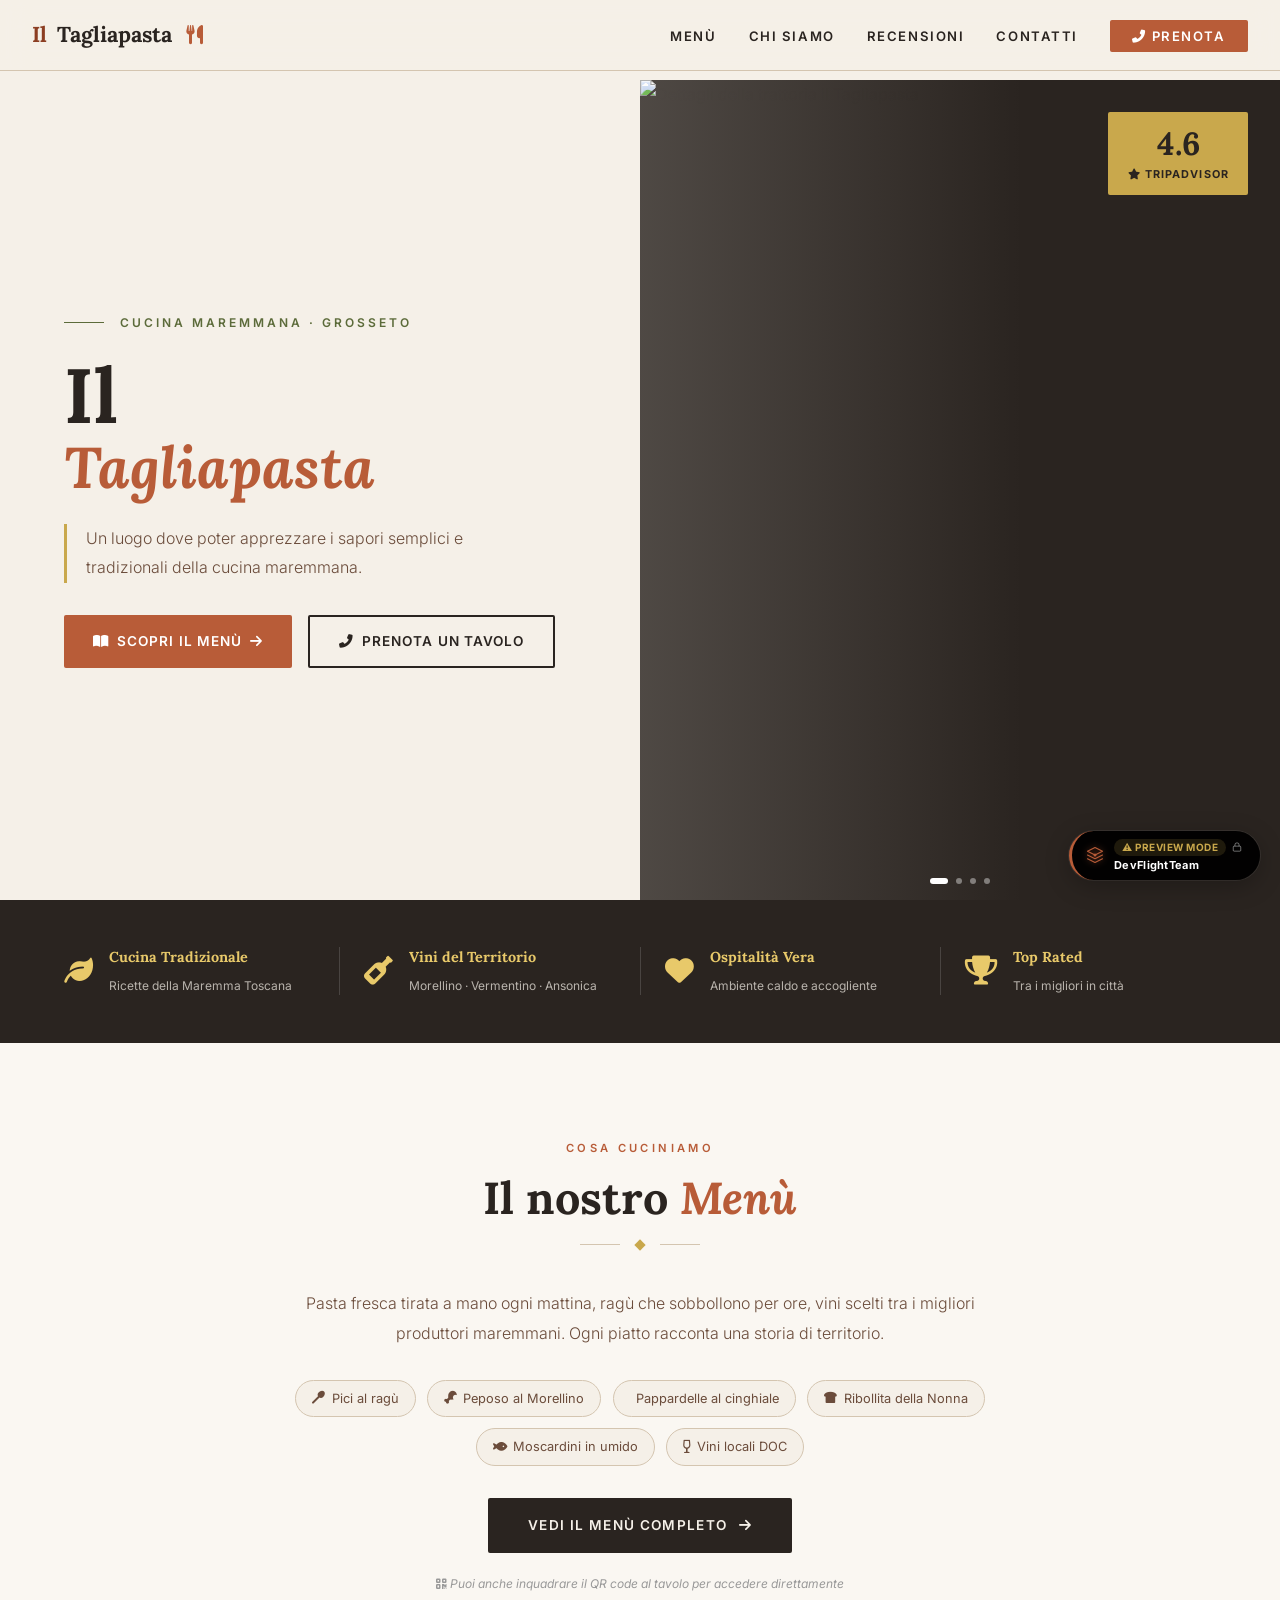
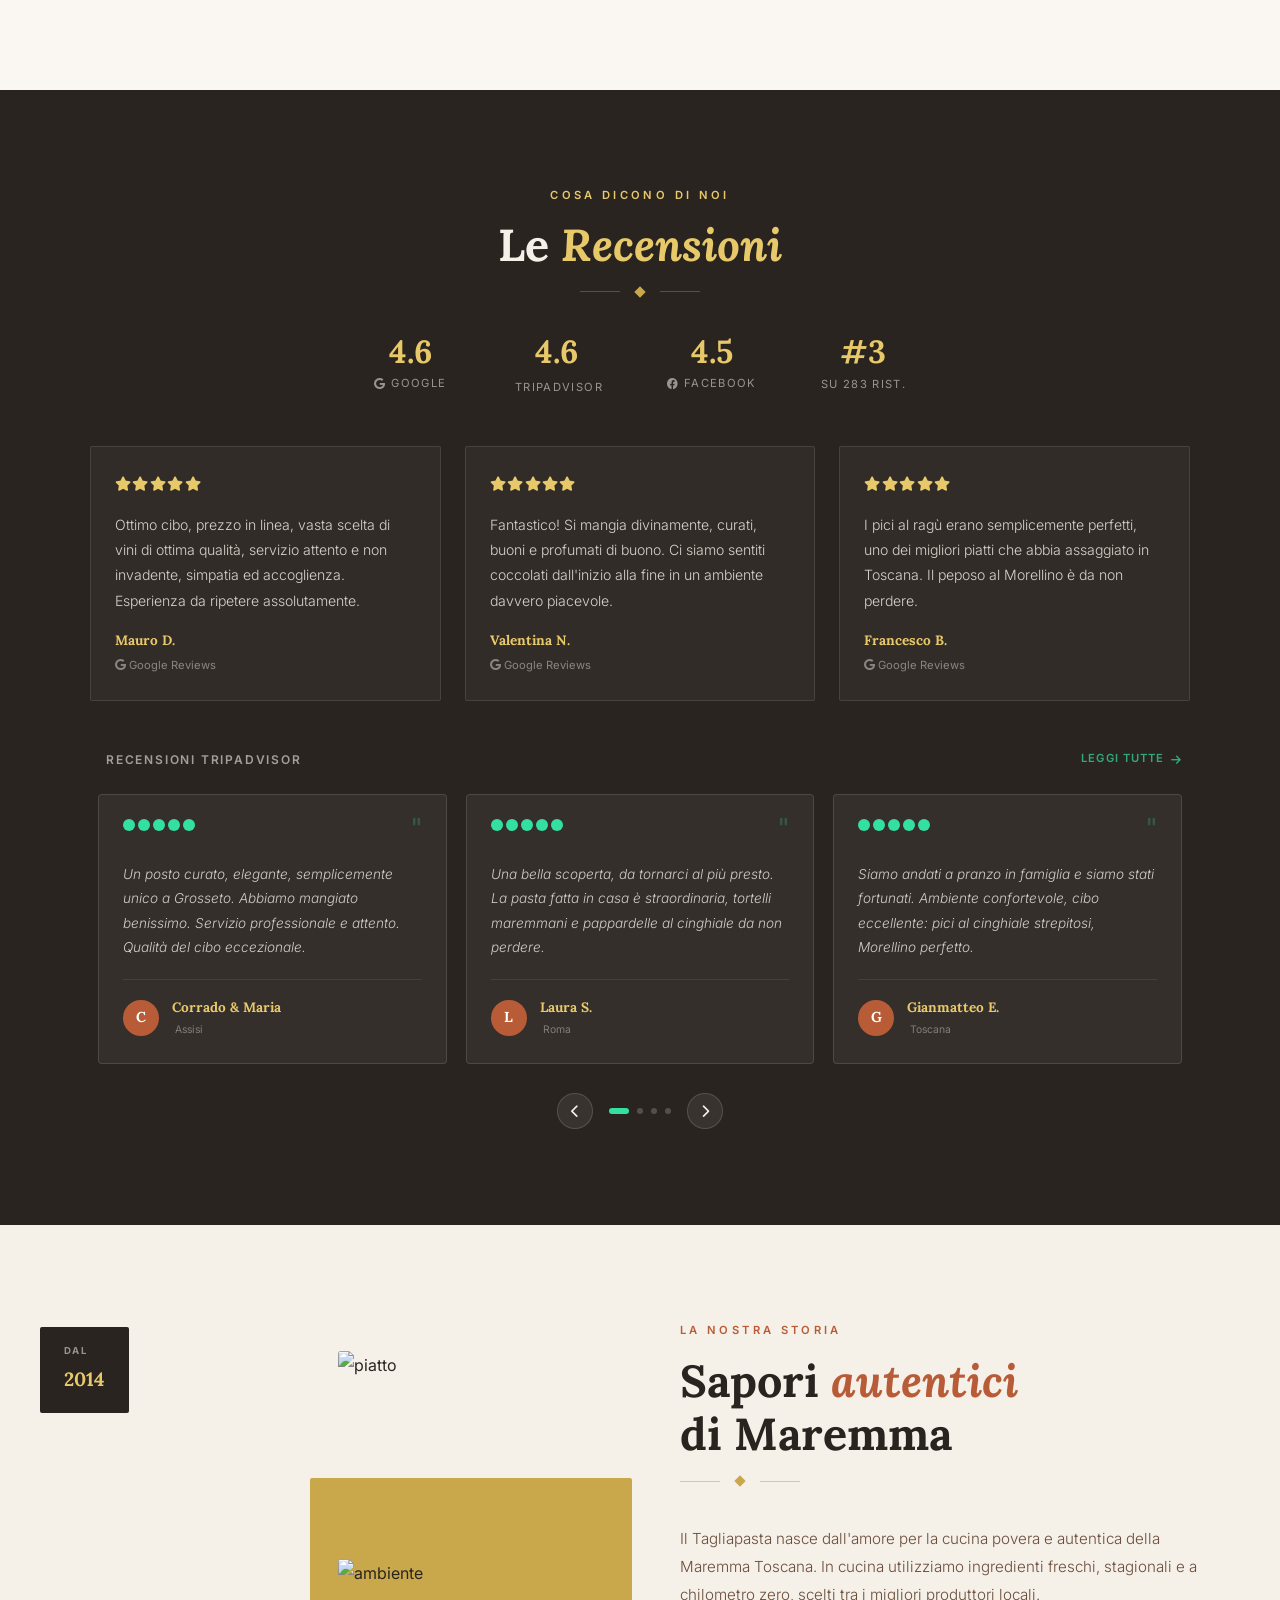
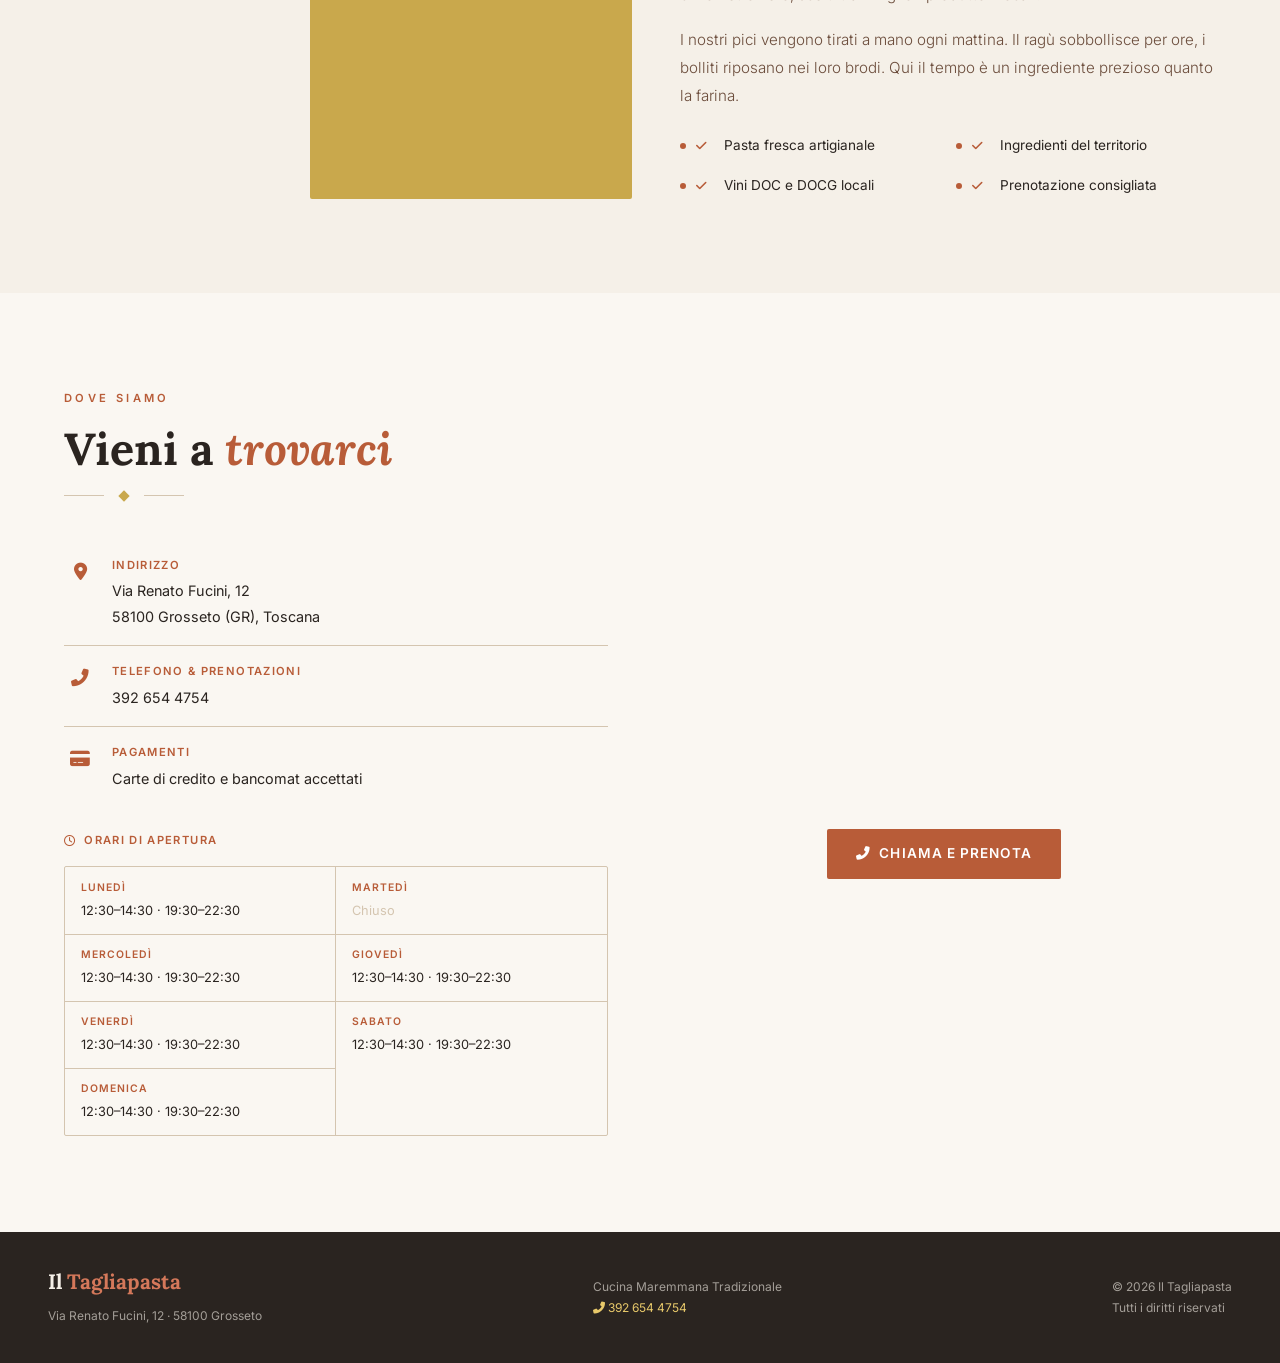
==== index.html @ 04b59a8b "Add files via upload" ====
<!DOCTYPE html>
<html lang="it">
<head>
  <meta charset="UTF-8" />
  <meta name="viewport" content="width=device-width, initial-scale=1.0, viewport-fit=cover" />
  <title>Il Tagliapasta - Ristorante Maremmano a Grosseto</title>
  <meta name="description" content="Cucina tradizionale maremmana nel cuore di Grosseto. Pici artigianali, peposo al Morellino e vini del territorio. Via Renato Fucini 12, 392 654 4754." />
  <meta property="og:title" content="Il Tagliapasta, Grosseto" />
  <meta property="og:description" content="Un luogo dove poter apprezzare i sapori semplici e tradizionali della cucina maremmana." />
  <meta property="og:type" content="restaurant" />
  <link rel="preconnect" href="https://fonts.googleapis.com" />
  <link rel="preconnect" href="https://fonts.gstatic.com" crossorigin />
  <link href="https://fonts.googleapis.com/css2?family=Lora:ital,wght@0,400;0,600;0,700;1,400;1,600&family=Inter:wght@300;400;500;600;700&display=swap" rel="stylesheet" />
  <link rel="stylesheet" href="https://cdnjs.cloudflare.com/ajax/libs/font-awesome/6.0.0-beta3/css/all.min.css" />
  <link rel="stylesheet" href="styles.css" />
</head>
<body>

<nav id="navbar">
  <a href="index.html" class="nav-logo">
    Il <span>Tagliapasta</span>
    <i class="fas fa-utensils" style="font-size: 1.2rem; color: var(--terracotta); margin-left: 0.3rem;"></i>
  </a>
  <ul class="nav-links">
    <li><a href="menu.html">Menù</a></li>
    <li><a href="#about">Chi siamo</a></li>
    <li><a href="#recensioni">Recensioni</a></li>
    <li><a href="#contatti">Contatti</a></li>
    <li><a href="tel:+393926544754" class="nav-cta"><i class="fas fa-phone-alt"></i> Prenota</a></li>
  </ul>
  <button class="hamburger" id="hamburger" aria-label="Apri menù">
    <span></span><span></span><span></span>
  </button>
</nav>

<div class="mobile-menu" id="mobile-menu">
  <a href="menu.html"><i class="fas fa-utensils"></i> Menù</a>
  <a href="#about" onclick="closeMobile()"><i class="fas fa-info-circle"></i> Chi siamo</a>
  <a href="#recensioni" onclick="closeMobile()"><i class="fas fa-star"></i> Recensioni</a>
  <a href="#contatti" onclick="closeMobile()"><i class="fas fa-map-marker-alt"></i> Contatti</a>
  <a href="tel:+393926544754" class="cta-mob"><i class="fas fa-phone-alt"></i> Chiama e Prenota</a>
</div>

<!-- HERO -->
<section class="hero">
  <div class="hero-left">
    <p class="hero-eyebrow">Cucina Maremmana · Grosseto</p>
    <h1 class="hero-title">Il<br><em>Tagliapasta</em></h1>
    <p class="hero-desc">Un luogo dove poter apprezzare i sapori semplici e tradizionali della cucina maremmana.</p>
    <div class="hero-actions">
      <a href="menu.html" class="btn-primary">
        <i class="fas fa-book-open"></i> Scopri il Menù
        <i class="fas fa-arrow-right"></i>
      </a>
      <a href="tel:+393926544754" class="btn-outline">
        <i class="fas fa-phone-alt"></i> Prenota un Tavolo
      </a>
    </div>
  </div>
  <div class="hero-right">
    <div class="hero-slideshow" id="heroSlideshow">
      <div class="hero-slide active">
        <img src="https://dynamic-media-cdn.tripadvisor.com/media/photo-o/11/75/c6/fd/dettagli-della-trattoria.jpg?w=1000&h=-1&s=1" alt="Dettagli della trattoria Il Tagliapasta" loading="eager">
      </div>
      <div class="hero-slide">
        <img src="https://dynamic-media-cdn.tripadvisor.com/media/photo-o/2f/9c/c2/c6/caption.jpg?w=1000&h=-1&s=1" alt="Il Tagliapasta Grosseto" loading="lazy">
      </div>
      <div class="hero-slide">
        <img src="https://dynamic-media-cdn.tripadvisor.com/media/photo-o/2f/9c/c2/c5/caption.jpg?w=1000&h=-1&s=1" alt="Il Tagliapasta Grosseto interno" loading="lazy">
      </div>
      <div class="hero-slide">
        <img src="https://dynamic-media-cdn.tripadvisor.com/media/photo-o/2d/d7/ef/79/caption.jpg?w=1000&h=-1&s=1" alt="Piatti Il Tagliapasta" loading="lazy">
      </div>
    </div>
    <div class="rating-badge"><span class="score">4.6</span><span class="label"><i class="fas fa-star"></i> TripAdvisor</span></div>
    <div class="hero-slide-dots" id="heroSlideDots"></div>
  </div>
</section>

<!-- STRIP -->
<div class="about-strip">
  <div class="strip-item"><i class="fas fa-leaf"></i><div><strong>Cucina Tradizionale</strong><span>Ricette della Maremma Toscana</span></div></div>
  <div class="strip-div"></div>
  <div class="strip-item"><i class="fas fa-wine-bottle"></i><div><strong>Vini del Territorio</strong><span>Morellino · Vermentino · Ansonica</span></div></div>
  <div class="strip-div"></div>
  <div class="strip-item"><i class="fas fa-heart"></i><div><strong>Ospitalità Vera</strong><span>Ambiente caldo e accogliente</span></div></div>
  <div class="strip-div"></div>
  <div class="strip-item"><i class="fas fa-trophy"></i><div><strong>Top Rated</strong><span>Tra i migliori in città</span></div></div>
</div>

<!-- MENU CTA -->
<section id="menu-cta">
  <div class="menu-cta-inner reveal">
    <div class="section-header">
      <p class="section-label">Cosa cuciniamo</p>
      <h2 class="section-title">Il nostro <em>Menù</em></h2>
      <div class="section-div"><div class="gem"></div></div>
    </div>
    <p class="desc">Pasta fresca tirata a mano ogni mattina, ragù che sobbollono per ore, vini scelti tra i migliori produttori maremmani. Ogni piatto racconta una storia di territorio.</p>
    <div class="menu-preview-items">
      <span class="preview-chip"><i class="fas fa-utensil-spoon"></i> Pici al ragù</span>
      <span class="preview-chip"><i class="fas fa-drumstick-bite"></i> Peposo al Morellino</span>
      <span class="preview-chip"><i class="fas fa-mushroom"></i> Pappardelle al cinghiale</span>
      <span class="preview-chip"><i class="fas fa-bread-slice"></i> Ribollita della Nonna</span>
      <span class="preview-chip"><i class="fas fa-fish"></i> Moscardini in umido</span>
      <span class="preview-chip"><i class="fas fa-wine-glass-alt"></i> Vini locali DOC</span>
    </div>
    <a href="menu.html" class="btn-menu">
      Vedi il Menù Completo
      <i class="fas fa-arrow-right"></i>
    </a>
    <p class="qr-hint"><i class="fas fa-qrcode"></i> Puoi anche inquadrare il QR code al tavolo per accedere direttamente</p>
  </div>
</section>

<!-- REVIEWS -->
<section id="recensioni">
  <div class="section-header reveal">
    <p class="section-label" style="color:var(--gold-light)">Cosa dicono di noi</p>
    <h2 class="section-title">Le <em style="color:var(--gold-light)">Recensioni</em></h2>
    <div class="section-div"><div class="gem"></div></div>
  </div>
  <div class="reviews-stats">
    <div class="rstat"><span class="num">4.6</span><span class="lbl"><i class="fab fa-google"></i> Google</span></div>
    <div class="rstat"><span class="num">4.6</span><span class="lbl"><i class="fab fa-tripadvisor"></i> TripAdvisor</span></div>
    <div class="rstat"><span class="num">4.5</span><span class="lbl"><i class="fab fa-facebook"></i> Facebook</span></div>
    <div class="rstat"><span class="num">#3</span><span class="lbl">su 283 rist.</span></div>
  </div>
  <div class="reviews-grid">
    <div class="review-card reveal">
      <div class="stars"><i class="fas fa-star"></i><i class="fas fa-star"></i><i class="fas fa-star"></i><i class="fas fa-star"></i><i class="fas fa-star"></i></div>
      <p class="review-text">Ottimo cibo, prezzo in linea, vasta scelta di vini di ottima qualità, servizio attento e non invadente, simpatia ed accoglienza. Esperienza da ripetere assolutamente.</p>
      <p class="review-author">Mauro D.</p>
      <p class="review-src"><i class="fab fa-google"></i> Google Reviews</p>
    </div>
    <div class="review-card reveal">
      <div class="stars"><i class="fas fa-star"></i><i class="fas fa-star"></i><i class="fas fa-star"></i><i class="fas fa-star"></i><i class="fas fa-star"></i></div>
      <p class="review-text">Fantastico! Si mangia divinamente, curati, buoni e profumati di buono. Ci siamo sentiti coccolati dall'inizio alla fine in un ambiente davvero piacevole.</p>
      <p class="review-author">Valentina N.</p>
      <p class="review-src"><i class="fab fa-google"></i> Google Reviews</p>
    </div>
    <div class="review-card reveal">
      <div class="stars"><i class="fas fa-star"></i><i class="fas fa-star"></i><i class="fas fa-star"></i><i class="fas fa-star"></i><i class="fas fa-star"></i></div>
      <p class="review-text">I pici al ragù erano semplicemente perfetti, uno dei migliori piatti che abbia assaggiato in Toscana. Il peposo al Morellino è da non perdere.</p>
      <p class="review-author">Francesco B.</p>
      <p class="review-src"><i class="fab fa-google"></i> Google Reviews</p>
    </div>
  </div>

  <!-- TRIPADVISOR CAROUSEL -->
  <div class="ta-carousel-wrap reveal">
    <div class="ta-carousel-label">
      <div class="ta-logo">
        <i class="fab fa-tripadvisor" style="color: #34E0A1; font-size: 1.3rem;"></i>
        Recensioni TripAdvisor
      </div>
      <a href="https://www.tripadvisor.it/Restaurant_Review-g194778-d8146060-Reviews-Il_Tagliapasta-Grosseto_Province_of_Grosseto_Tuscany.html" target="_blank" rel="noopener" class="ta-link">
        Leggi tutte
        <i class="fas fa-arrow-right"></i>
      </a>
    </div>

    <div class="ta-track-outer" id="taTrackOuter">
      <div class="ta-track" id="taTrack">
        <div class="ta-card"><div class="ta-card-top"><div class="ta-bubble"><span></span><span></span><span></span><span></span><span></span></div><span class="ta-quote">"</span></div><p class="ta-text">Un posto curato, elegante, semplicemente unico a Grosseto. Abbiamo mangiato benissimo. Servizio professionale e attento. Qualità del cibo eccezionale.</p><div class="ta-footer"><div class="ta-avatar">C</div><div><p class="ta-author-name">Corrado & Maria</p><p class="ta-author-meta"><i class="fab fa-tripadvisor"></i> Assisi</p></div></div></div>
        <div class="ta-card"><div class="ta-card-top"><div class="ta-bubble"><span></span><span></span><span></span><span></span><span></span></div><span class="ta-quote">"</span></div><p class="ta-text">Una bella scoperta, da tornarci al più presto. La pasta fatta in casa è straordinaria, tortelli maremmani e pappardelle al cinghiale da non perdere.</p><div class="ta-footer"><div class="ta-avatar">L</div><div><p class="ta-author-name">Laura S.</p><p class="ta-author-meta"><i class="fab fa-tripadvisor"></i> Roma</p></div></div></div>
        <div class="ta-card"><div class="ta-card-top"><div class="ta-bubble"><span></span><span></span><span></span><span></span><span></span></div><span class="ta-quote">"</span></div><p class="ta-text">Siamo andati a pranzo in famiglia e siamo stati fortunati. Ambiente confortevole, cibo eccellente: pici al cinghiale strepitosi, Morellino perfetto.</p><div class="ta-footer"><div class="ta-avatar">G</div><div><p class="ta-author-name">Gianmatteo E.</p><p class="ta-author-meta"><i class="fab fa-tripadvisor"></i> Toscana</p></div></div></div>
        <div class="ta-card"><div class="ta-card-top"><div class="ta-bubble"><span></span><span></span><span></span><span></span><span></span></div><span class="ta-quote">"</span></div><p class="ta-text">Trattoria con ingredienti freschi e piatti interessanti. Pasta fatta in casa eccellente. Ottima carta dei vini. Personale cordiale.</p><div class="ta-footer"><div class="ta-avatar">A</div><div><p class="ta-author-name">Andrea C.</p><p class="ta-author-meta"><i class="fab fa-tripadvisor"></i> Grosseto</p></div></div></div>
        <div class="ta-card"><div class="ta-card-top"><div class="ta-bubble"><span></span><span></span><span></span><span></span><span></span></div><span class="ta-quote">"</span></div><p class="ta-text">Cena meravigliosa. La bistecca era straordinaria, la pasta un'esperienza culinaria. Il titolare ci ha coccolati con il miglior tiramisù d'Italia!</p><div class="ta-footer"><div class="ta-avatar">Y</div><div><p class="ta-author-name">Yoav M.</p><p class="ta-author-meta"><i class="fab fa-tripadvisor"></i> Ottobre 2025</p></div></div></div>
        <div class="ta-card"><div class="ta-card-top"><div class="ta-bubble"><span></span><span></span><span></span><span></span><span></span></div><span class="ta-quote">"</span></div><p class="ta-text">Locale scenografico tra i più belli. Piatti genuini, dalla pasta fatta a mano agli ottimi dolci artigianali. Un viaggio nel gusto autentico.</p><div class="ta-footer"><div class="ta-avatar">F</div><div><p class="ta-author-name">Francesca B.</p><p class="ta-author-meta"><i class="fab fa-tripadvisor"></i> Firenze</p></div></div></div>
      </div>
    </div>
    <div class="ta-nav"><button class="ta-btn" id="taPrev"><i class="fas fa-chevron-left"></i></button><div class="ta-dots" id="taDots"></div><button class="ta-btn" id="taNext"><i class="fas fa-chevron-right"></i></button></div>
  </div>
</section>

<!-- ABOUT -->
<section id="about">
  <div class="about-visual reveal">
    <div class="about-year"><span>dal</span>2014</div>
    <div class="about-photos">
      <div class="about-photo-main"><img src="https://dynamic-media-cdn.tripadvisor.com/media/photo-o/2d/3a/e7/ca/caption.jpg?w=1000&h=-1&s=1" alt="sala" loading="lazy"></div>
      <div class="about-photo-stack">
        <div class="about-photo-small"><img src="https://dynamic-media-cdn.tripadvisor.com/media/photo-o/2c/a4/4e/c8/caption.jpg?w=1000&h=-1&s=1" alt="piatto" loading="lazy"></div>
        <div class="about-photo-small"><img src="https://dynamic-media-cdn.tripadvisor.com/media/photo-o/2c/08/d3/bf/caption.jpg?w=1000&h=-1&s=1" alt="ambiente" loading="lazy"></div>
      </div>
    </div>
    <div class="about-accent"></div>
  </div>
  <div class="about-content reveal">
    <div class="section-header">
      <p class="section-label">La nostra storia</p>
      <h2 class="section-title">Sapori <em>autentici</em><br>di Maremma</h2>
      <div class="section-div"><div class="gem"></div></div>
    </div>
    <p class="about-p">Il Tagliapasta nasce dall'amore per la cucina povera e autentica della Maremma Toscana. In cucina utilizziamo ingredienti freschi, stagionali e a chilometro zero, scelti tra i migliori produttori locali.</p>
    <p class="about-p">I nostri pici vengono tirati a mano ogni mattina. Il ragù sobbollisce per ore, i bolliti riposano nei loro brodi. Qui il tempo è un ingrediente prezioso quanto la farina.</p>
    <div class="about-features">
      <div class="about-feat"><div class="feat-dot"></div><i class="fas fa-check"></i> Pasta fresca artigianale</div>
      <div class="about-feat"><div class="feat-dot"></div><i class="fas fa-check"></i> Ingredienti del territorio</div>
      <div class="about-feat"><div class="feat-dot"></div><i class="fas fa-check"></i> Vini DOC e DOCG locali</div>
      <div class="about-feat"><div class="feat-dot"></div><i class="fas fa-check"></i> Prenotazione consigliata</div>
    </div>
  </div>
</section>

<!-- CONTATTI -->
<section id="contatti">
  <div class="contact-info reveal">
    <div class="section-header">
      <p class="section-label">Dove siamo</p>
      <h2 class="section-title">Vieni a <em>trovarci</em></h2>
      <div class="section-div"><div class="gem"></div></div>
    </div>
    <div>
      <div class="contact-item"><div class="cicon"><i class="fas fa-map-marker-alt"></i></div><div class="ctext"><strong>Indirizzo</strong>Via Renato Fucini, 12<br>58100 Grosseto (GR), Toscana</div></div>
      <div class="contact-item"><div class="cicon"><i class="fas fa-phone-alt"></i></div><div class="ctext"><strong>Telefono & Prenotazioni</strong><a href="tel:+393926544754">392 654 4754</a></div></div>
      <div class="contact-item"><div class="cicon"><i class="fas fa-credit-card"></i></div><div class="ctext"><strong>Pagamenti</strong>Carte di credito e bancomat accettati</div></div>
    </div>
    <p class="orari-title"><i class="far fa-clock"></i> Orari di apertura</p>
    <div class="orari-grid">
      <div class="orario"><strong>Lunedì</strong>12:30–14:30 · 19:30–22:30</div>
      <div class="orario chiuso"><strong>Martedì</strong>Chiuso</div>
      <div class="orario"><strong>Mercoledì</strong>12:30–14:30 · 19:30–22:30</div>
      <div class="orario"><strong>Giovedì</strong>12:30–14:30 · 19:30–22:30</div>
      <div class="orario"><strong>Venerdì</strong>12:30–14:30 · 19:30–22:30</div>
      <div class="orario"><strong>Sabato</strong>12:30–14:30 · 19:30–22:30</div>
      <div class="orario"><strong>Domenica</strong>12:30–14:30 · 19:30–22:30</div>
    </div>
  </div>
  <div class="map-wrap reveal">
    <iframe src="https://www.google.com/maps/embed?pb=!1m18!1m12!1m3!1d2906.5!2d11.1075!3d42.7603!2m3!1f0!2f0!3f0!3m2!1i1024!2i768!4f13.1!3m3!1m2!1s0x132a295f5b2e6e75%3A0x1!2sVia+Renato+Fucini+12%2C+58100+Grosseto+GR!5e0!3m2!1sit!2sit!4v1" allowfullscreen="" loading="lazy" title="Mappa Il Tagliapasta"></iframe>
    <div class="map-cta"><a href="tel:+393926544754" class="btn-primary"><i class="fas fa-phone-alt"></i> Chiama e Prenota</a></div>
  </div>
</section>

<footer>
  <div><div class="footer-logo">Il <span>Tagliapasta</span></div><p>Via Renato Fucini, 12 · 58100 Grosseto</p></div>
  <p>Cucina Maremmana Tradizionale<br><a href="tel:+393926544754"><i class="fas fa-phone-alt"></i> 392 654 4754</a></p>
  <p>© 2026 Il Tagliapasta<br>Tutti i diritti riservati</p>
</footer>

<script src="preview-badge.js"></script>
<script src="script.js"></script>
</body>
</html>
---- styles.css ----
:root {
  --cream: #f5f0e8;
  --warm-white: #faf7f2;
  --terracotta: #b85c38;
  --terracotta-dark: #8c3e22;
  --terracotta-light: #d4785a;
  --olive: #5c6b3a;
  --charcoal: #2a2420;
  --brown: #6b4c3b;
  --gold: #c9a84c;
  --gold-light: #e8c96a;
  --divider: #d4c5b0;
}

*,
*::before,
*::after {
  box-sizing: border-box;
  margin: 0;
  padding: 0;
}

html {
  scroll-behavior: smooth;
  font-size: 16px;
}

body {
  background: var(--cream);
  color: var(--charcoal);
  font-family: 'Inter', system-ui, sans-serif;
  font-size: 16px;
  line-height: 1.75;
  overflow-x: hidden;
}

/* Navigation */
nav {
  position: fixed;
  top: 0;
  left: 0;
  right: 0;
  z-index: 100;
  display: flex;
  align-items: center;
  justify-content: space-between;
  padding: 1rem 2rem;
  background: rgba(245, 240, 232, 0.96);
  backdrop-filter: blur(14px);
  border-bottom: 1px solid var(--divider);
  transition: box-shadow 0.3s;
}

@media (max-width: 768px) {
  nav {
    padding: 0.8rem 1.2rem;
  }
}

nav.scrolled {
  box-shadow: 0 2px 24px rgba(42, 36, 32, 0.1);
}

.nav-logo {
  font-family: 'Lora', Georgia, serif;
  font-weight: 700;
  font-size: 1.35rem;
  color: var(--terracotta-dark);
  text-decoration: none;
  display: flex;
  align-items: center;
  gap: 0.6rem;
}

.nav-logo span {
  color: var(--charcoal);
}

.nav-links {
  display: flex;
  list-style: none;
  gap: 2rem;
  align-items: center;
}

@media (max-width: 768px) {
  .nav-links {
    display: none;
  }
}

.nav-links a {
  font-family: 'Inter', sans-serif;
  font-size: 0.82rem;
  font-weight: 600;
  letter-spacing: 0.12em;
  text-transform: uppercase;
  color: var(--charcoal);
  text-decoration: none;
  position: relative;
  transition: color 0.2s;
}

.nav-links a::after {
  content: '';
  position: absolute;
  bottom: -3px;
  left: 0;
  width: 0;
  height: 1px;
  background: var(--terracotta);
  transition: width 0.3s;
}

.nav-links a:hover {
  color: var(--terracotta);
}

.nav-links a:hover::after {
  width: 100%;
}

.nav-cta {
  background: var(--terracotta) !important;
  color: white !important;
  padding: 0.5rem 1.4rem;
  border-radius: 2px;
  transition: background 0.2s !important;
}

.nav-cta::after {
  display: none !important;
}

.nav-cta:hover {
  background: var(--terracotta-dark) !important;
}

.hamburger {
  display: none;
  flex-direction: column;
  gap: 5px;
  cursor: pointer;
  background: none;
  border: none;
  padding: 4px;
}

@media (max-width: 768px) {
  .hamburger {
    display: flex;
  }
}

.hamburger span {
  display: block;
  width: 24px;
  height: 2px;
  background: var(--charcoal);
  transition: all 0.3s;
}

.mobile-menu {
  display: none;
  position: fixed;
  top: 64px;
  left: 0;
  right: 0;
  z-index: 99;
  background: var(--cream);
  border-bottom: 1px solid var(--divider);
  padding: 1.2rem 1.5rem 1.8rem;
  flex-direction: column;
  gap: 0.8rem;
}

@media (max-width: 768px) {
  .mobile-menu {
    top: 60px;
  }
}

.mobile-menu a {
  font-family: 'Inter', sans-serif;
  font-size: 1rem;
  font-weight: 600;
  letter-spacing: 0.1em;
  text-transform: uppercase;
  color: var(--charcoal);
  text-decoration: none;
  padding: 0.7rem 0;
  border-bottom: 1px solid var(--divider);
  display: flex;
  align-items: center;
  gap: 0.8rem;
}

.mobile-menu a.cta-mob {
  border-bottom: none;
  background: var(--terracotta);
  color: white;
  text-align: center;
  justify-content: center;
  padding: 0.9rem;
  border-radius: 2px;
  margin-top: 0.5rem;
}

/* Hero Section */
.hero {
  min-height: 100vh;
  display: grid;
  grid-template-columns: 1fr 1fr;
  padding-top: 80px;
  overflow: hidden;
}

@media (max-width: 768px) {
  .hero {
    grid-template-columns: 1fr;
    padding-top: 70px;
    min-height: auto;
  }
}

.hero-left {
  display: flex;
  flex-direction: column;
  justify-content: center;
  padding: 3rem 2rem 3rem 4rem;
}

@media (max-width: 768px) {
  .hero-left {
    padding: 2rem 1.5rem;
  }
}

.hero-eyebrow {
  font-family: 'Inter', sans-serif;
  font-size: 0.75rem;
  font-weight: 600;
  letter-spacing: 0.25em;
  text-transform: uppercase;
  color: var(--olive);
  margin-bottom: 1.5rem;
  display: flex;
  align-items: center;
  gap: 1rem;
}

.hero-eyebrow::before {
  content: '';
  width: 40px;
  height: 1px;
  background: var(--olive);
}

.hero-title {
  font-family: 'Lora', Georgia, serif;
  font-size: clamp(2.8rem, 6vw, 5rem);
  font-weight: 700;
  line-height: 1;
}

.hero-title em {
  display: block;
  font-style: italic;
  color: var(--terracotta);
  font-size: 0.75em;
  line-height: 1.15;
}

.hero-desc {
  font-family: 'Inter', sans-serif;
  font-size: 1rem;
  font-weight: 300;
  color: var(--brown);
  line-height: 1.85;
  margin: 1.5rem 0 2rem;
  max-width: 440px;
  border-left: 3px solid var(--gold);
  padding-left: 1.2rem;
}

.hero-actions {
  display: flex;
  gap: 1rem;
  flex-wrap: wrap;
}

.btn-primary {
  display: inline-flex;
  align-items: center;
  gap: 0.5rem;
  background: var(--terracotta);
  color: white;
  font-family: 'Inter', sans-serif;
  font-size: 0.85rem;
  font-weight: 600;
  letter-spacing: 0.08em;
  text-transform: uppercase;
  text-decoration: none;
  padding: 0.8rem 1.8rem;
  border-radius: 2px;
  transition: background 0.25s, transform 0.2s;
  border: none;
  cursor: pointer;
}

.btn-primary:hover {
  background: var(--terracotta-dark);
  transform: translateY(-2px);
}

.btn-outline {
  display: inline-flex;
  align-items: center;
  gap: 0.5rem;
  border: 2px solid var(--charcoal);
  color: var(--charcoal);
  font-family: 'Inter', sans-serif;
  font-size: 0.85rem;
  font-weight: 600;
  letter-spacing: 0.08em;
  text-transform: uppercase;
  text-decoration: none;
  padding: 0.8rem 1.8rem;
  border-radius: 2px;
  transition: all 0.25s;
}

.btn-outline:hover {
  background: var(--charcoal);
  color: white;
  transform: translateY(-2px);
}

.hero-right {
  position: relative;
  overflow: hidden;
  min-height: 400px;
}

@media (max-width: 768px) {
  .hero-right {
    height: 50vw;
    min-height: 300px;
  }
}

.hero-slideshow {
  width: 100%;
  height: 100%;
  position: relative;
}

.hero-slide {
  position: absolute;
  inset: 0;
  opacity: 0;
  transition: opacity 1s ease;
  background: var(--charcoal);
}

.hero-slide.active {
  opacity: 1;
  z-index: 1;
}

.hero-slide img {
  width: 100%;
  height: 100%;
  object-fit: cover;
  display: block;
}

.hero-slide::after {
  content: '';
  position: absolute;
  inset: 0;
  background: linear-gradient(to right, rgba(245, 240, 232, 0.18), transparent 60%);
}

.rating-badge {
  position: absolute;
  top: 1.5rem;
  right: 1.5rem;
  z-index: 10;
  background: var(--gold);
  color: var(--charcoal);
  font-family: 'Lora', serif;
  font-weight: 700;
  padding: 0.6rem 1rem;
  border-radius: 2px;
  text-align: center;
  line-height: 1.2;
}

.rating-badge .score {
  font-size: 1.4rem;
  display: block;
}

.rating-badge .label {
  font-family: 'Inter', sans-serif;
  font-size: 0.6rem;
  text-transform: uppercase;
  letter-spacing: 0.1em;
}

@media (min-width: 769px) {
  .rating-badge {
    top: 2rem;
    right: 2rem;
    padding: 0.8rem 1.2rem;
  }
  .rating-badge .score {
    font-size: 2rem;
  }
  .rating-badge .label {
    font-size: 0.68rem;
  }
}

.hero-slide-dots {
  position: absolute;
  bottom: 1rem;
  left: 50%;
  transform: translateX(-50%);
  z-index: 10;
  display: flex;
  gap: 0.5rem;
}

.hero-slide-dot {
  width: 6px;
  height: 6px;
  border-radius: 50%;
  background: rgba(255, 255, 255, 0.4);
  cursor: pointer;
  transition: all 0.3s;
  border: none;
  padding: 0;
}

.hero-slide-dot.active {
  background: white;
  width: 18px;
  border-radius: 3px;
}

/* About Strip */
.about-strip {
  background: var(--charcoal);
  color: var(--cream);
  padding: 2rem 1.5rem;
  display: flex;
  align-items: center;
  gap: 1.5rem;
  flex-wrap: wrap;
  justify-content: center;
}

@media (min-width: 769px) {
  .about-strip {
    padding: 2.8rem 4rem;
  }
}

.strip-item {
  display: flex;
  align-items: center;
  gap: 1rem;
  flex: 1;
  min-width: 180px;
}

.strip-item i {
  font-size: 1.8rem;
  color: var(--gold-light);
}

.strip-item strong {
  display: block;
  font-family: 'Lora', serif;
  font-size: 0.9rem;
  color: var(--gold-light);
}

.strip-item span {
  font-family: 'Inter', sans-serif;
  font-size: 0.75rem;
  opacity: 0.7;
}

.strip-div {
  width: 1px;
  height: 48px;
  background: rgba(255, 255, 255, 0.15);
}

@media (max-width: 768px) {
  .strip-div {
    display: none;
  }
}

/* Section Header */
.section-header {
  text-align: center;
  margin-bottom: 2.5rem;
}

@media (max-width: 768px) {
  .section-header {
    margin-bottom: 2rem;
  }
}

.section-label {
  font-family: 'Inter', sans-serif;
  font-size: 0.7rem;
  font-weight: 600;
  letter-spacing: 0.3em;
  text-transform: uppercase;
  color: var(--terracotta);
  margin-bottom: 0.8rem;
}

.section-title {
  font-family: 'Lora', Georgia, serif;
  font-size: clamp(1.8rem, 4vw, 2.8rem);
  font-weight: 700;
  line-height: 1.2;
}

.section-title em {
  font-style: italic;
  color: var(--terracotta);
}

.section-div {
  display: flex;
  align-items: center;
  justify-content: center;
  gap: 1rem;
  margin-top: 1rem;
}

.section-div::before,
.section-div::after {
  content: '';
  width: 40px;
  height: 1px;
  background: var(--divider);
}

.gem {
  width: 8px;
  height: 8px;
  background: var(--gold);
  transform: rotate(45deg);
}

/* Menu CTA */
#menu-cta {
  padding: 4rem 1.5rem;
  background: var(--warm-white);
  text-align: center;
}

@media (min-width: 769px) {
  #menu-cta {
    padding: 6rem 4rem;
  }
}

.menu-cta-inner {
  max-width: 700px;
  margin: 0 auto;
}

.menu-cta-inner p.desc {
  font-family: 'Inter', sans-serif;
  font-size: 1rem;
  font-weight: 300;
  color: var(--brown);
  line-height: 1.85;
  margin: 1.5rem 0 2rem;
}

.menu-preview-items {
  display: flex;
  justify-content: center;
  gap: 0.7rem;
  flex-wrap: wrap;
  margin-bottom: 2rem;
}

.preview-chip {
  background: var(--cream);
  border: 1px solid var(--divider);
  padding: 0.4rem 1rem;
  border-radius: 20px;
  font-family: 'Inter', sans-serif;
  font-size: 0.8rem;
  color: var(--brown);
  display: inline-flex;
  align-items: center;
  gap: 0.4rem;
}

.btn-menu {
  display: inline-flex;
  align-items: center;
  gap: 0.7rem;
  background: var(--charcoal);
  color: var(--cream);
  font-family: 'Inter', sans-serif;
  font-size: 0.85rem;
  font-weight: 600;
  letter-spacing: 0.1em;
  text-transform: uppercase;
  text-decoration: none;
  padding: 1rem 2.5rem;
  border-radius: 2px;
  transition: all 0.25s;
}

.btn-menu:hover {
  background: var(--terracotta);
  transform: translateY(-2px);
}

.qr-hint {
  margin-top: 1.2rem;
  font-family: 'Inter', sans-serif;
  font-size: 0.75rem;
  color: #999;
  font-style: italic;
}

/* Reviews Section */
#recensioni {
  padding: 4rem 1.5rem;
  background: var(--charcoal);
  color: var(--cream);
}

@media (min-width: 769px) {
  #recensioni {
    padding: 6rem 4rem;
  }
}

#recensioni .section-title {
  color: var(--cream);
}

#recensioni .section-div::before,
#recensioni .section-div::after {
  background: rgba(255, 255, 255, 0.2);
}

.reviews-stats {
  display: flex;
  justify-content: center;
  gap: 2rem;
  margin-bottom: 3rem;
  flex-wrap: wrap;
}

@media (min-width: 769px) {
  .reviews-stats {
    gap: 4rem;
  }
}

.rstat {
  text-align: center;
}

.rstat .num {
  font-family: 'Lora', serif;
  font-size: 2rem;
  font-weight: 700;
  color: var(--gold-light);
  display: block;
  line-height: 1;
}

.rstat .lbl {
  font-family: 'Inter', sans-serif;
  font-size: 0.7rem;
  opacity: 0.55;
  text-transform: uppercase;
  letter-spacing: 0.12em;
  display: inline-flex;
  align-items: center;
  gap: 0.3rem;
}

.reviews-grid {
  display: grid;
  grid-template-columns: 1fr;
  gap: 1.5rem;
  max-width: 1100px;
  margin: 0 auto;
}

@media (min-width: 768px) {
  .reviews-grid {
    grid-template-columns: repeat(3, 1fr);
  }
}

.review-card {
  background: rgba(255, 255, 255, 0.04);
  border: 1px solid rgba(255, 255, 255, 0.1);
  padding: 1.5rem;
  border-radius: 2px;
  transition: background 0.2s;
}

.review-card:hover {
  background: rgba(255, 255, 255, 0.07);
}

.stars {
  color: var(--gold-light);
  font-size: 0.9rem;
  margin-bottom: 1rem;
  letter-spacing: 0.1em;
}

.review-text {
  font-family: 'Inter', sans-serif;
  font-size: 0.88rem;
  font-weight: 300;
  line-height: 1.8;
  color: rgba(245, 240, 232, 0.85);
  margin-bottom: 1rem;
}

.review-author {
  font-family: 'Lora', serif;
  font-size: 0.85rem;
  font-weight: 700;
  color: var(--gold-light);
}

.review-src {
  font-family: 'Inter', sans-serif;
  font-size: 0.7rem;
  opacity: 0.45;
  margin-top: 0.2rem;
}

/* TripAdvisor Carousel */
.ta-carousel-wrap {
  max-width: 1100px;
  margin: 3rem auto 0;
  position: relative;
  padding: 0 0.5rem;
}

.ta-carousel-label {
  display: flex;
  align-items: center;
  justify-content: space-between;
  gap: 1rem;
  margin-bottom: 1.5rem;
  flex-wrap: wrap;
}

.ta-logo {
  display: flex;
  align-items: center;
  gap: 0.5rem;
  font-family: 'Inter', sans-serif;
  font-size: 0.75rem;
  font-weight: 600;
  letter-spacing: 0.15em;
  text-transform: uppercase;
  color: rgba(245, 240, 232, 0.6);
}

.ta-link {
  display: inline-flex;
  align-items: center;
  gap: 0.4rem;
  font-family: 'Inter', sans-serif;
  font-size: 0.7rem;
  font-weight: 600;
  letter-spacing: 0.1em;
  text-transform: uppercase;
  color: #34e0a1;
  text-decoration: none;
  opacity: 0.7;
  transition: opacity 0.2s;
}

.ta-link:hover {
  opacity: 1;
}

.ta-track-outer {
  overflow: hidden;
  position: relative;
}

.ta-track {
  display: flex;
  gap: 1.2rem;
  transition: transform 0.55s cubic-bezier(0.4, 0, 0.2, 1);
}

.ta-card {
  flex: 0 0 calc(100% - 1rem);
  background: rgba(255, 255, 255, 0.05);
  border: 1px solid rgba(255, 255, 255, 0.12);
  border-radius: 4px;
  padding: 1.5rem;
  position: relative;
  transition: background 0.2s, border-color 0.2s;
}

@media (min-width: 600px) {
  .ta-card {
    flex: 0 0 calc(50% - 0.6rem);
  }
}

@media (min-width: 900px) {
  .ta-card {
    flex: 0 0 calc(33.333% - 0.8rem);
  }
}

.ta-card:hover {
  background: rgba(255, 255, 255, 0.09);
  border-color: rgba(201, 168, 76, 0.35);
}

.ta-card-top {
  display: flex;
  align-items: flex-start;
  justify-content: space-between;
  margin-bottom: 1rem;
}

.ta-bubble {
  display: flex;
  gap: 3px;
}

.ta-bubble span {
  width: 12px;
  height: 12px;
  border-radius: 50%;
  background: #34e0a1;
}

.ta-bubble span.empty {
  background: transparent;
  border: 2px solid rgba(52, 224, 161, 0.4);
}

.ta-quote {
  font-family: 'Lora', serif;
  font-size: 2rem;
  line-height: 1;
  color: rgba(52, 224, 161, 0.25);
  margin-top: -0.3rem;
}

.ta-text {
  font-family: 'Inter', sans-serif;
  font-size: 0.85rem;
  font-weight: 300;
  line-height: 1.8;
  color: rgba(245, 240, 232, 0.82);
  margin-bottom: 1.2rem;
  font-style: italic;
}

.ta-footer {
  display: flex;
  align-items: center;
  gap: 0.8rem;
  border-top: 1px solid rgba(255, 255, 255, 0.08);
  padding-top: 1rem;
}

.ta-avatar {
  width: 36px;
  height: 36px;
  border-radius: 50%;
  background: var(--terracotta);
  display: flex;
  align-items: center;
  justify-content: center;
  font-family: 'Lora', serif;
  font-size: 0.9rem;
  font-weight: 700;
  color: white;
  flex-shrink: 0;
}

.ta-author-name {
  font-family: 'Lora', serif;
  font-size: 0.85rem;
  font-weight: 700;
  color: var(--gold-light);
}

.ta-author-meta {
  font-family: 'Inter', sans-serif;
  font-size: 0.65rem;
  opacity: 0.4;
  margin-top: 0.1rem;
}

.ta-nav {
  display: flex;
  align-items: center;
  justify-content: center;
  gap: 1rem;
  margin-top: 1.8rem;
}

.ta-btn {
  background: rgba(255, 255, 255, 0.07);
  border: 1px solid rgba(255, 255, 255, 0.15);
  color: var(--cream);
  width: 36px;
  height: 36px;
  border-radius: 50%;
  cursor: pointer;
  display: flex;
  align-items: center;
  justify-content: center;
  transition: all 0.2s;
}

.ta-btn:hover {
  background: rgba(52, 224, 161, 0.15);
  border-color: rgba(52, 224, 161, 0.4);
}

.ta-dots {
  display: flex;
  gap: 0.5rem;
  align-items: center;
}

.ta-dot {
  width: 6px;
  height: 6px;
  border-radius: 50%;
  background: rgba(255, 255, 255, 0.2);
  transition: all 0.3s;
  cursor: pointer;
}

.ta-dot.active {
  background: #34e0a1;
  width: 20px;
  border-radius: 3px;
}

/* About Section */
#about {
  padding: 4rem 1.5rem;
  background: var(--cream);
  display: grid;
  grid-template-columns: 1fr;
  gap: 3rem;
  align-items: center;
}

@media (min-width: 768px) {
  #about {
    grid-template-columns: 1fr 1fr;
    padding: 6rem 4rem;
    gap: 5rem;
  }
}

.about-visual {
  position: relative;
}

.about-photos {
  display: grid;
  grid-template-columns: 1fr 1fr;
  gap: 0.7rem;
}

.about-photo-main {
  grid-row: span 2;
  border-radius: 3px;
  overflow: hidden;
}

.about-photo-main img,
.about-photo-small img {
  width: 100%;
  height: 100%;
  object-fit: cover;
  display: block;
  transition: transform 0.4s ease;
}

.about-photo-main:hover img,
.about-photo-small:hover img {
  transform: scale(1.04);
}

.about-photo-stack {
  display: flex;
  flex-direction: column;
  gap: 0.7rem;
}

.about-photo-small {
  border-radius: 3px;
  overflow: hidden;
  aspect-ratio: 4/3;
}

.about-year {
  position: absolute;
  top: -1rem;
  left: -1rem;
  background: var(--charcoal);
  color: var(--gold-light);
  font-family: 'Lora', serif;
  font-size: 1rem;
  font-weight: 700;
  padding: 0.8rem 1.2rem;
  border-radius: 2px;
  z-index: 2;
}

@media (min-width: 768px) {
  .about-year {
    top: -1.5rem;
    left: -1.5rem;
    font-size: 1.2rem;
    padding: 1rem 1.5rem;
  }
}

.about-year span {
  display: block;
  font-family: 'Inter', sans-serif;
  font-size: 0.6rem;
  color: rgba(255, 255, 255, 0.5);
  letter-spacing: 0.15em;
  text-transform: uppercase;
  margin-bottom: 0.2rem;
}

.about-accent {
  display: none;
}

@media (min-width: 768px) {
  .about-accent {
    display: block;
    position: absolute;
    bottom: -2rem;
    right: -2rem;
    width: 60%;
    aspect-ratio: 1;
    background: var(--gold);
    border-radius: 2px;
    z-index: -1;
  }
}

.about-content .section-header {
  text-align: left;
}

.about-content .section-div {
  justify-content: flex-start;
}

.about-p {
  font-family: 'Inter', sans-serif;
  font-size: 0.95rem;
  font-weight: 300;
  line-height: 1.85;
  color: var(--brown);
  margin-bottom: 1rem;
}

.about-features {
  display: grid;
  grid-template-columns: 1fr;
  gap: 0.8rem;
  margin-top: 1.5rem;
}

@media (min-width: 768px) {
  .about-features {
    grid-template-columns: 1fr 1fr;
    gap: 1rem;
  }
}

.about-feat {
  display: flex;
  align-items: center;
  gap: 0.6rem;
  font-family: 'Inter', sans-serif;
  font-size: 0.85rem;
}

.feat-dot {
  width: 6px;
  height: 6px;
  border-radius: 50%;
  background: var(--terracotta);
  flex-shrink: 0;
}

.about-feat i {
  color: var(--terracotta);
  font-size: 0.75rem;
  width: 1.2rem;
}

/* Contact Section */
#contatti {
  padding: 4rem 1.5rem;
  background: var(--warm-white);
  display: grid;
  grid-template-columns: 1fr;
  gap: 3rem;
  align-items: start;
}

@media (min-width: 768px) {
  #contatti {
    grid-template-columns: 1fr 1fr;
    padding: 6rem 4rem;
    gap: 4rem;
  }
}

.contact-info .section-header {
  text-align: left;
}

.contact-info .section-div {
  justify-content: flex-start;
}

.contact-item {
  display: flex;
  align-items: flex-start;
  gap: 1rem;
  padding: 1rem 0;
  border-bottom: 1px solid var(--divider);
}

.contact-item:last-child {
  border-bottom: none;
}

.cicon {
  width: 2rem;
  text-align: center;
  flex-shrink: 0;
  color: var(--terracotta);
  font-size: 1.1rem;
  margin-top: 0.1rem;
}

.ctext strong {
  display: block;
  font-family: 'Inter', sans-serif;
  font-size: 0.7rem;
  text-transform: uppercase;
  letter-spacing: 0.12em;
  color: var(--terracotta);
  margin-bottom: 0.2rem;
  font-weight: 600;
}

.ctext {
  font-family: 'Inter', sans-serif;
  font-size: 0.9rem;
}

.ctext a {
  color: var(--charcoal);
  text-decoration: none;
}

.ctext a:hover {
  color: var(--terracotta);
}

.orari-title {
  font-family: 'Inter', sans-serif;
  font-size: 0.7rem;
  text-transform: uppercase;
  letter-spacing: 0.12em;
  color: var(--terracotta);
  margin: 1.5rem 0 1rem;
  font-weight: 600;
  display: flex;
  align-items: center;
  gap: 0.5rem;
}

.orari-grid {
  display: grid;
  grid-template-columns: 1fr;
  border: 1px solid var(--divider);
  border-radius: 2px;
  overflow: hidden;
}

@media (min-width: 500px) {
  .orari-grid {
    grid-template-columns: 1fr 1fr;
  }
}

.orario {
  padding: 0.7rem 1rem;
  border-bottom: 1px solid var(--divider);
  border-right: 1px solid var(--divider);
  font-family: 'Inter', sans-serif;
  font-size: 0.8rem;
}

@media (min-width: 500px) {
  .orario:nth-child(even) {
    border-right: none;
  }
  .orario:nth-last-child(-n+2) {
    border-bottom: none;
  }
}

.orario strong {
  display: block;
  color: var(--terracotta);
  font-size: 0.65rem;
  text-transform: uppercase;
  letter-spacing: 0.1em;
  margin-bottom: 0.2rem;
  font-weight: 600;
}

.orario.chiuso {
  color: var(--divider);
}

.map-wrap iframe {
  width: 100%;
  aspect-ratio: 4/3;
  border: none;
  border-radius: 2px;
  filter: sepia(20%) contrast(0.95);
}

.map-cta {
  margin-top: 1.5rem;
  text-align: center;
}

/* Footer */
footer {
  background: var(--charcoal);
  color: rgba(245, 240, 232, 0.6);
  padding: 2rem 1.5rem;
  display: flex;
  flex-direction: column;
  justify-content: space-between;
  align-items: center;
  gap: 1rem;
  text-align: center;
}

@media (min-width: 768px) {
  footer {
    flex-direction: row;
    padding: 2rem 3rem;
    text-align: left;
  }
}

.footer-logo {
  font-family: 'Lora', serif;
  font-size: 1.3rem;
  font-weight: 700;
  color: var(--cream);
}

.footer-logo span {
  color: var(--terracotta-light);
}

footer p {
  font-family: 'Inter', sans-serif;
  font-size: 0.75rem;
  margin: 0.3rem 0;
}

footer a {
  color: var(--gold-light);
  text-decoration: none;
}

footer a:hover {
  color: white;
}

/* Menu Page Styles */
.menu-header {
  background: var(--charcoal);
  padding: 2.5rem 1.5rem 2rem;
  text-align: center;
  position: relative;
  overflow: hidden;
}

@media (min-width: 768px) {
  .menu-header {
    padding: 3.5rem 3rem 3rem;
  }
}

.menu-header-logo {
  font-family: 'Playfair Display', serif;
  font-weight: 900;
  font-size: 1.8rem;
  color: white;
  margin-bottom: 0.3rem;
  position: relative;
}

@media (min-width: 768px) {
  .menu-header-logo {
    font-size: 2.4rem;
  }
}

.menu-header-logo span {
  color: var(--terracotta);
}

.menu-header-sub {
  font-size: 0.7rem;
  letter-spacing: 0.2em;
  text-transform: uppercase;
  color: rgba(255, 255, 255, 0.45);
  margin-bottom: 1rem;
  position: relative;
  display: flex;
  justify-content: center;
  gap: 0.8rem;
  flex-wrap: wrap;
}

.menu-header-divider {
  display: flex;
  align-items: center;
  justify-content: center;
  gap: 1rem;
  position: relative;
  margin-bottom: 1.5rem;
}

.menu-header-divider::before,
.menu-header-divider::after {
  content: '';
  width: 40px;
  height: 1px;
  background: rgba(255, 255, 255, 0.2);
}

.gem-gold {
  width: 8px;
  height: 8px;
  background: var(--gold);
  transform: rotate(45deg);
}

.menu-header-cta {
  display: inline-flex;
  align-items: center;
  gap: 0.6rem;
  background: var(--terracotta);
  color: white;
  font-family: 'Cormorant Garamond', serif;
  font-size: 0.85rem;
  font-weight: 600;
  letter-spacing: 0.12em;
  text-transform: uppercase;
  text-decoration: none;
  padding: 0.6rem 1.5rem;
  border-radius: 2px;
  transition: background 0.2s, transform 0.2s;
  position: relative;
}

.menu-header-cta:hover {
  background: var(--terracotta-dark);
  transform: translateY(-1px);
}

.back-link {
  position: absolute;
  top: 1rem;
  left: 1rem;
  font-size: 0.7rem;
  letter-spacing: 0.1em;
  text-transform: uppercase;
  color: rgba(255, 255, 255, 0.4);
  text-decoration: none;
  display: flex;
  align-items: center;
  gap: 0.4rem;
  transition: color 0.2s;
}

@media (min-width: 768px) {
  .back-link {
    top: 1.5rem;
    left: 2rem;
    font-size: 0.82rem;
  }
}

.back-link:hover {
  color: rgba(255, 255, 255, 0.75);
}

.tabs-wrap {
  background: var(--warm-white);
  position: sticky;
  top: 0;
  z-index: 50;
  border-bottom: 2px solid var(--divider);
}

.tabs {
  display: flex;
  max-width: 860px;
  margin: 0 auto;
}

.tab-btn {
  flex: 1;
  padding: 0.8rem 0.5rem;
  font-family: 'Cormorant Garamond', serif;
  font-size: 0.85rem;
  font-weight: 600;
  letter-spacing: 0.1em;
  text-transform: uppercase;
  background: none;
  border: none;
  cursor: pointer;
  color: var(--brown);
  border-bottom: 3px solid transparent;
  transition: all 0.25s;
  margin-bottom: -2px;
  display: flex;
  align-items: center;
  justify-content: center;
  gap: 0.4rem;
}

@media (min-width: 768px) {
  .tab-btn {
    padding: 1.1rem 1rem;
    font-size: 1rem;
  }
}

.tab-btn:hover {
  color: var(--terracotta);
}

.tab-btn.active {
  color: var(--terracotta);
  border-bottom-color: var(--terracotta);
}

.panel {
  display: none;
  padding: 2rem 1rem 4rem;
  max-width: 920px;
  margin: 0 auto;
}

@media (min-width: 768px) {
  .panel {
    padding: 3rem 2rem 5rem;
  }
}

.panel.active {
  display: block;
}

.panel-title {
  font-family: 'Playfair Display', serif;
  font-size: 1.4rem;
  font-weight: 700;
  color: var(--charcoal);
  margin-bottom: 0.4rem;
}

.panel-desc {
  font-style: italic;
  color: var(--brown);
  font-size: 0.85rem;
  margin-bottom: 1.8rem;
  padding-bottom: 1.2rem;
  border-bottom: 1px solid var(--divider);
}

.dish-list {
  display: flex;
  flex-direction: column;
  gap: 0;
}

.dish {
  display: grid;
  grid-template-columns: 1fr auto;
  gap: 1rem;
  padding: 1rem 0;
  border-bottom: 1px solid var(--divider);
}

@media (min-width: 768px) {
  .dish {
    padding: 1.5rem 0;
  }
}

.dish:last-child {
  border-bottom: none;
}

.dish-name {
  font-family: 'Playfair Display', serif;
  font-size: 1rem;
  font-weight: 700;
  color: var(--charcoal);
  margin-bottom: 0.2rem;
  display: flex;
  align-items: center;
  gap: 0.5rem;
  flex-wrap: wrap;
}

@media (min-width: 768px) {
  .dish-name {
    font-size: 1.15rem;
  }
}

.badge {
  display: inline-flex;
  align-items: center;
  gap: 0.2rem;
  background: var(--gold);
  color: var(--charcoal);
  font-size: 0.55rem;
  font-weight: 700;
  letter-spacing: 0.08em;
  text-transform: uppercase;
  padding: 0.15rem 0.5rem;
  border-radius: 1px;
  font-family: 'Cormorant Garamond', serif;
}

.dish-desc {
  font-style: italic;
  color: var(--brown);
  font-size: 0.85rem;
  line-height: 1.55;
}

.dish-price {
  font-family: 'Playfair Display', serif;
  font-size: 1.1rem;
  font-weight: 700;
  color: var(--terracotta);
  white-space: nowrap;
  align-self: start;
  padding-top: 0.15rem;
}

.bev-sections {
  display: grid;
  grid-template-columns: 1fr;
  gap: 1.5rem;
}

@media (min-width: 768px) {
  .bev-sections {
    grid-template-columns: repeat(3, 1fr);
  }
}

.bev-section {
  background: var(--warm-white);
  border: 1px solid var(--divider);
  border-radius: 2px;
  padding: 1.2rem;
}

.bev-section-title {
  font-family: 'Playfair Display', serif;
  font-size: 0.9rem;
  font-weight: 700;
  text-transform: uppercase;
  letter-spacing: 0.08em;
  color: var(--olive);
  margin-bottom: 1rem;
  padding-bottom: 0.7rem;
  border-bottom: 1px solid var(--divider);
  display: flex;
  align-items: center;
  gap: 0.5rem;
}

.bev-item {
  display: flex;
  justify-content: space-between;
  align-items: baseline;
  padding: 0.4rem 0;
  border-bottom: 1px dotted var(--divider);
  font-size: 0.85rem;
  gap: 0.5rem;
}

.bev-item:last-child {
  border-bottom: none;
}

.bev-item span:last-child {
  color: var(--terracotta);
  font-weight: 600;
  white-space: nowrap;
}

.sticky-call {
  position: fixed;
  bottom: 1rem;
  right: 1rem;
  background: var(--terracotta);
  color: white;
  font-family: 'Cormorant Garamond', serif;
  font-size: 0.85rem;
  font-weight: 600;
  letter-spacing: 0.1em;
  text-transform: uppercase;
  text-decoration: none;
  padding: 0.7rem 1.3rem;
  border-radius: 30px;
  box-shadow: 0 4px 20px rgba(184, 92, 56, 0.4);
  display: flex;
  align-items: center;
  gap: 0.5rem;
  transition: background 0.2s, transform 0.2s;
  z-index: 200;
}

@media (min-width: 768px) {
  .sticky-call {
    bottom: 1.5rem;
    right: 1.5rem;
    padding: 0.8rem 1.6rem;
    font-size: 1rem;
  }
}

.sticky-call:hover {
  background: var(--terracotta-dark);
  transform: translateY(-2px);
}

.menu-footer {
  background: var(--charcoal);
  color: rgba(245, 240, 232, 0.5);
  padding: 1.5rem;
  text-align: center;
  font-size: 0.7rem;
}

@media (min-width: 768px) {
  .menu-footer {
    padding: 2rem 3rem;
    font-size: 0.82rem;
  }
}

.menu-footer a {
  color: var(--gold-light);
  text-decoration: none;
}

.menu-footer a:hover {
  color: white;
}

/* Reveal Animation */
.reveal {
  opacity: 0;
  transform: translateY(28px);
  transition: opacity 0.7s ease, transform 0.7s ease;
}

.reveal.visible {
  opacity: 1;
  transform: translateY(0);
}
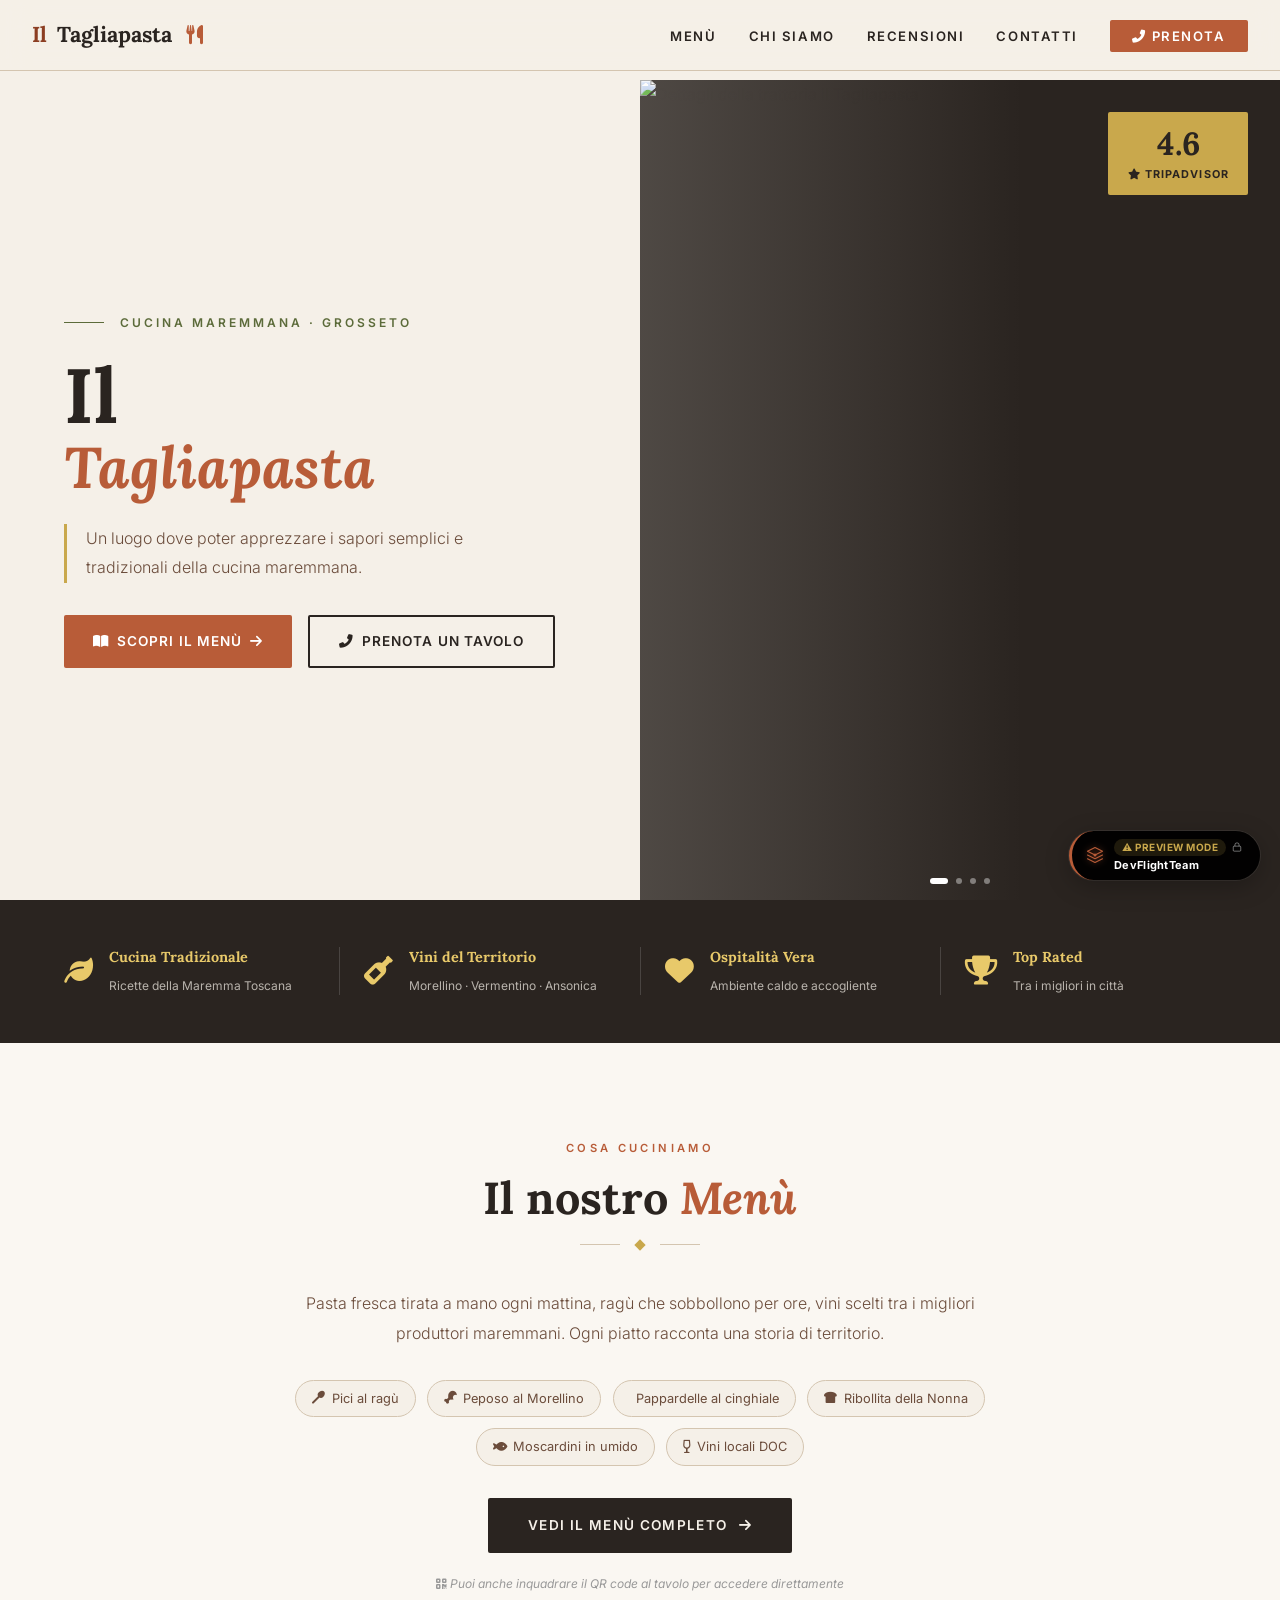
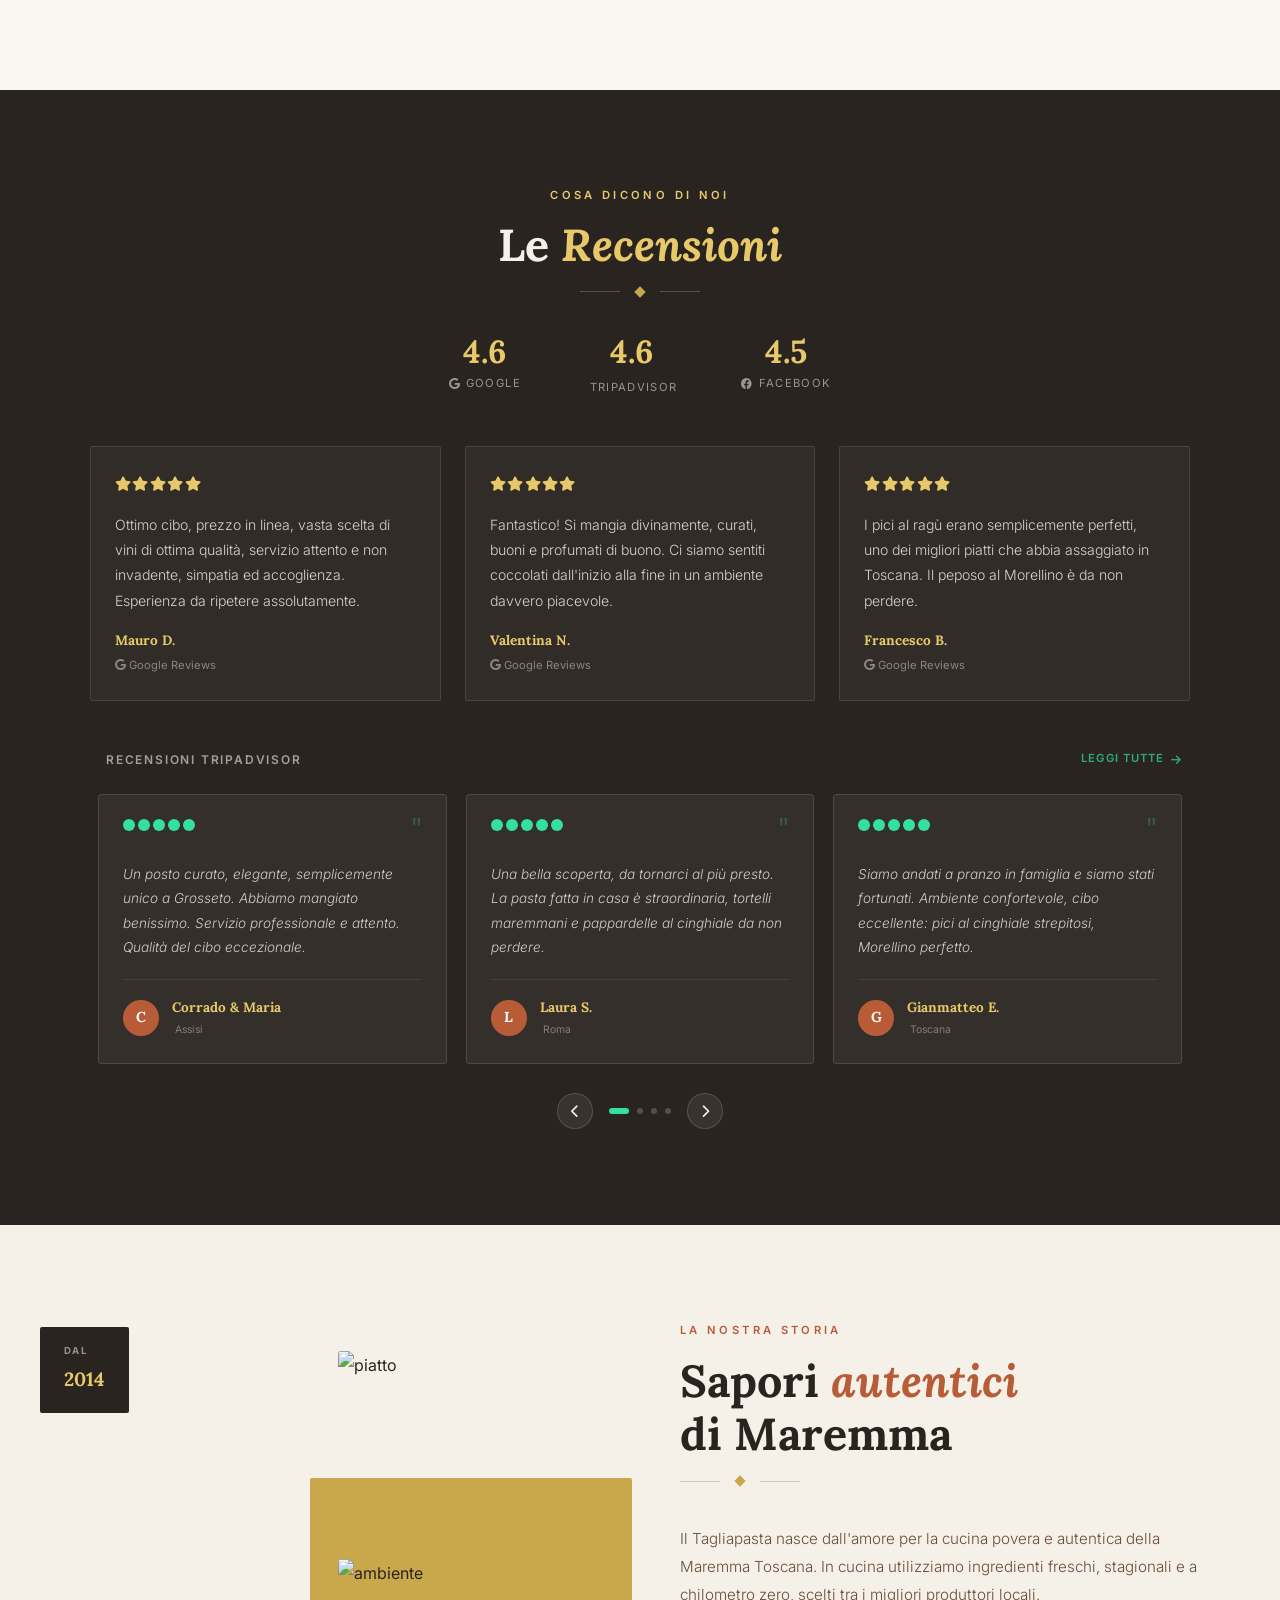
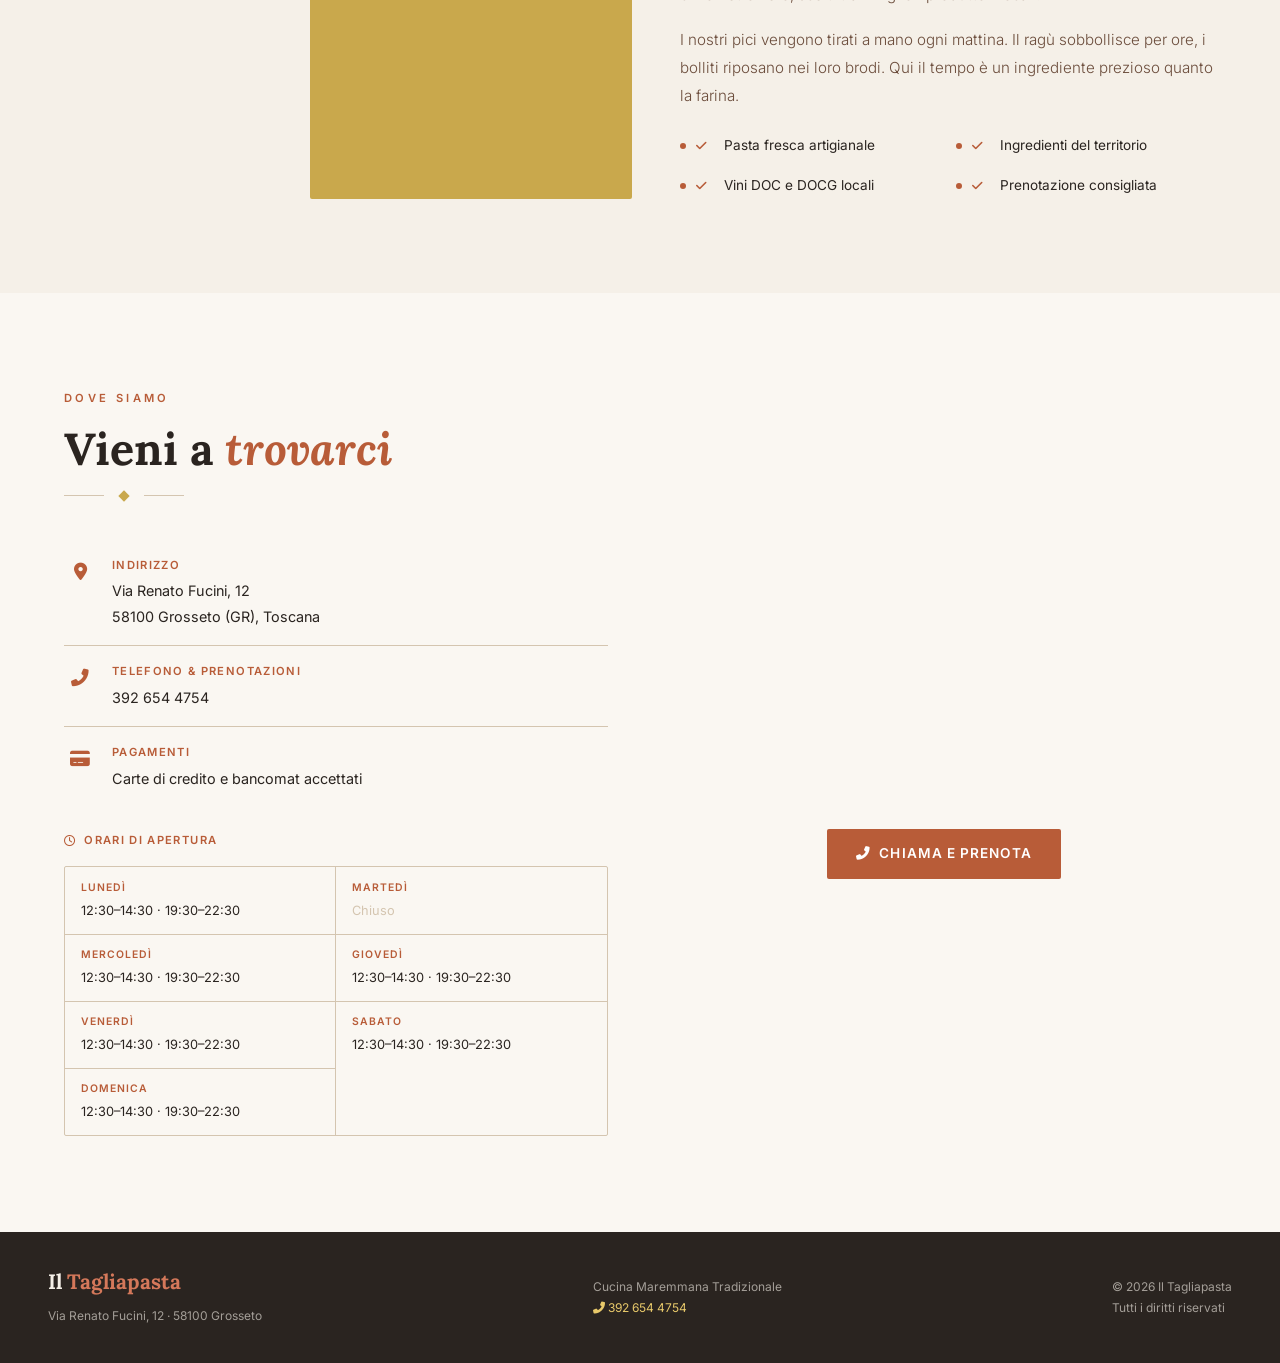
==== commit dad62c55: "Add files via upload" ====
--- a/index.html
+++ b/index.html
@@ -124,7 +124,6 @@
     <div class="rstat"><span class="num">4.6</span><span class="lbl"><i class="fab fa-google"></i> Google</span></div>
     <div class="rstat"><span class="num">4.6</span><span class="lbl"><i class="fab fa-tripadvisor"></i> TripAdvisor</span></div>
     <div class="rstat"><span class="num">4.5</span><span class="lbl"><i class="fab fa-facebook"></i> Facebook</span></div>
-    <div class="rstat"><span class="num">#3</span><span class="lbl">su 283 rist.</span></div>
   </div>
   <div class="reviews-grid">
     <div class="review-card reveal">
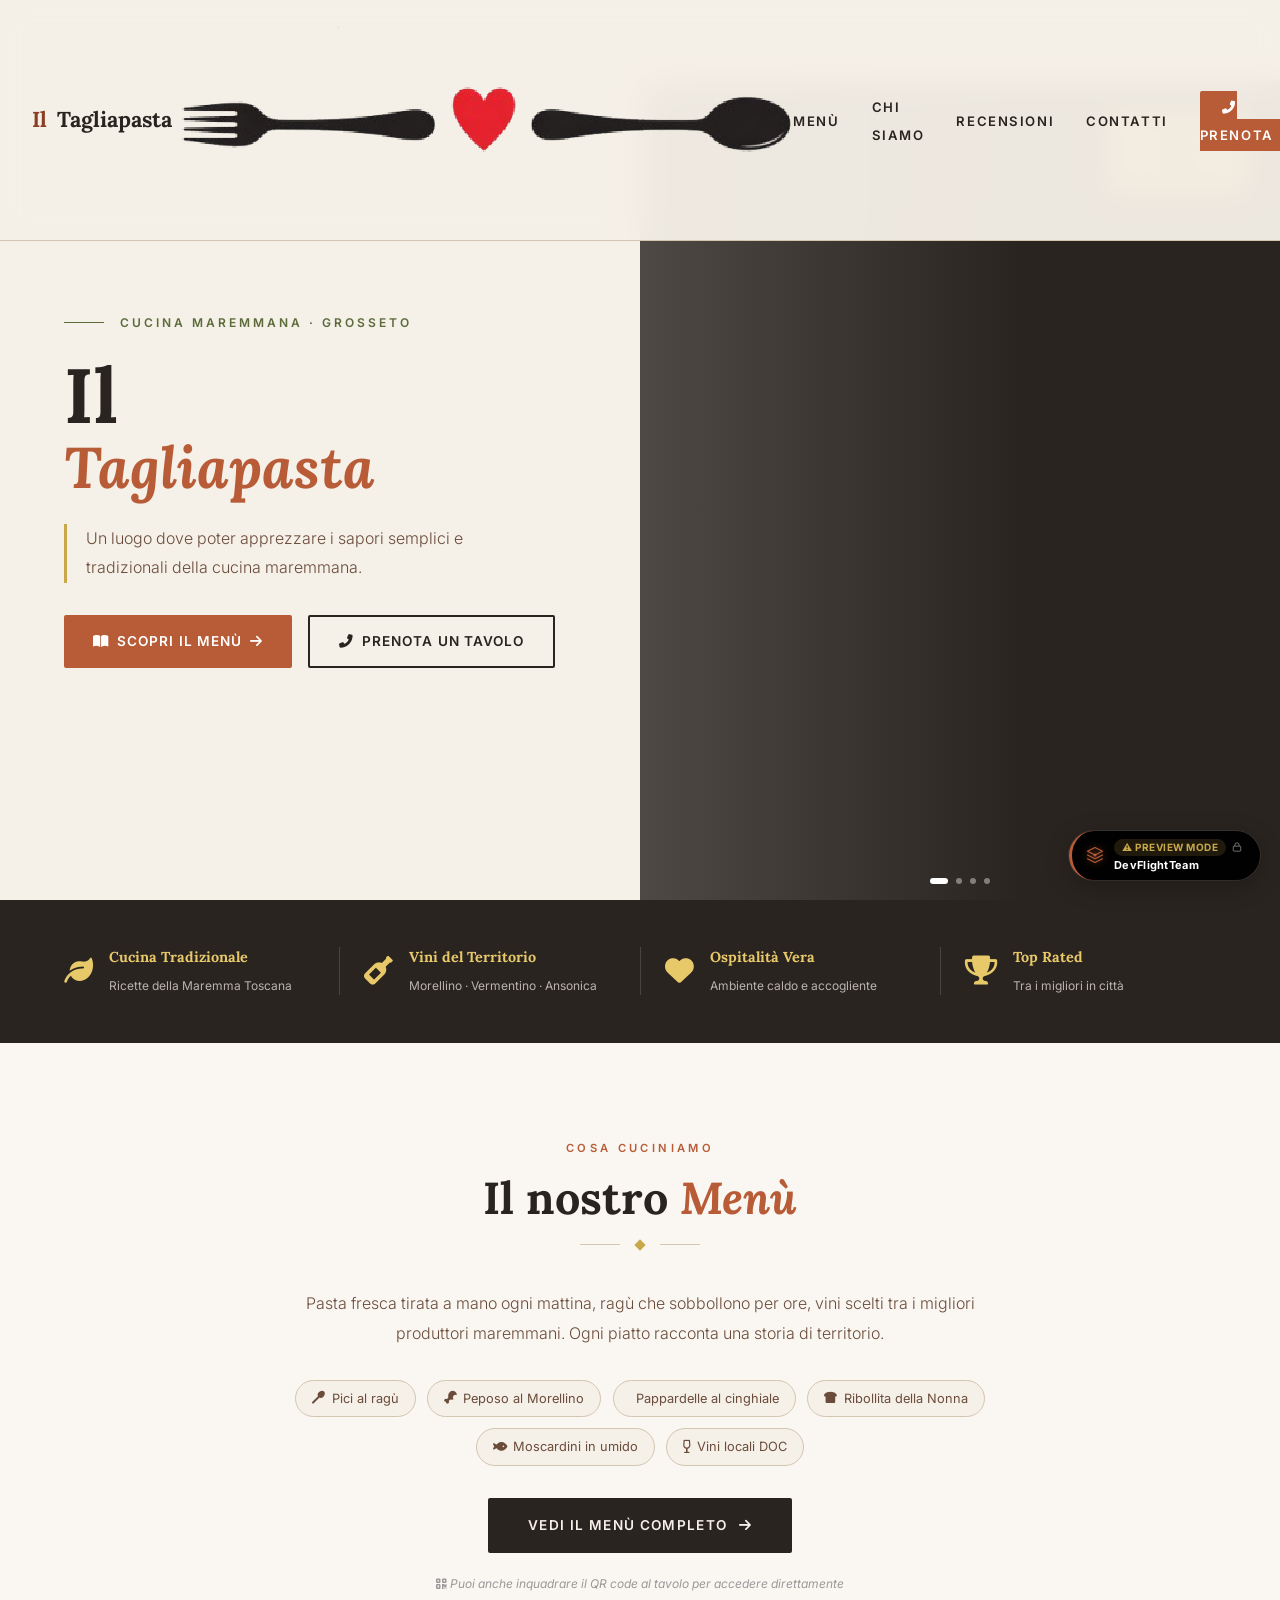
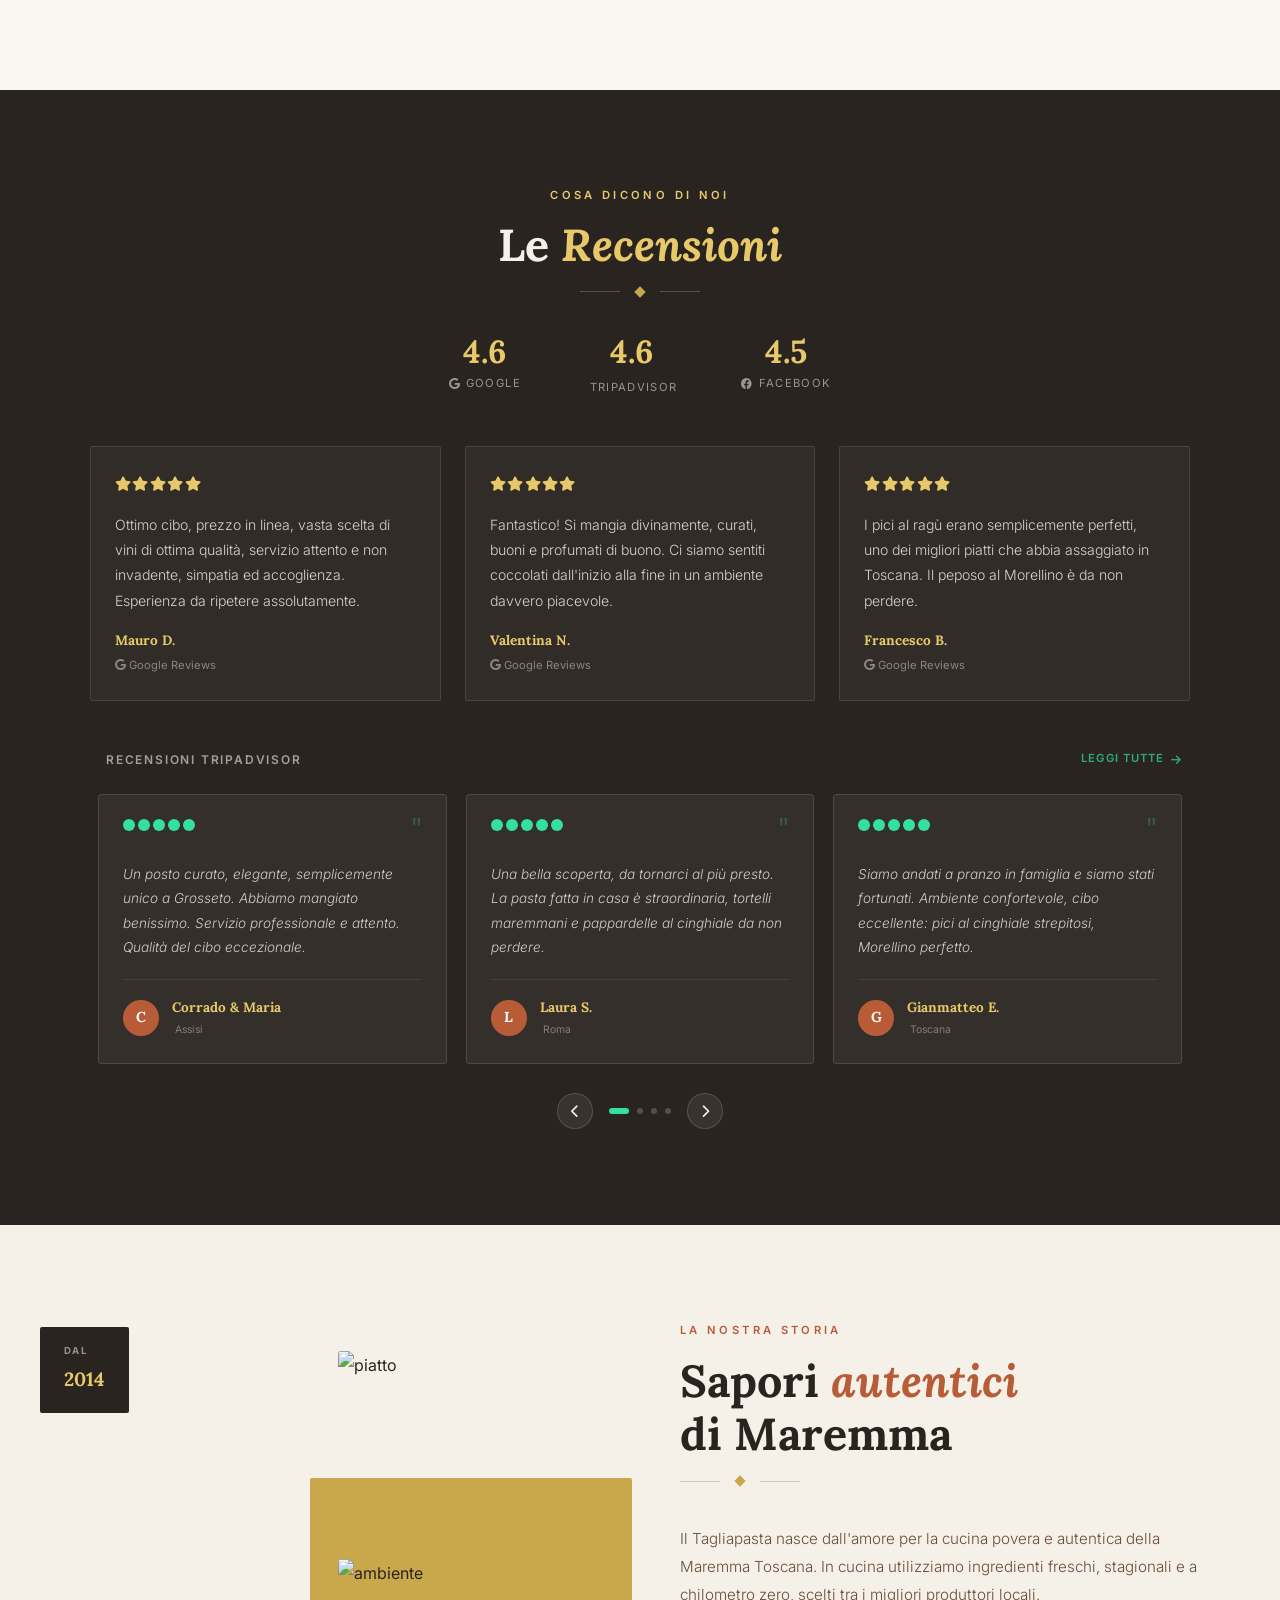
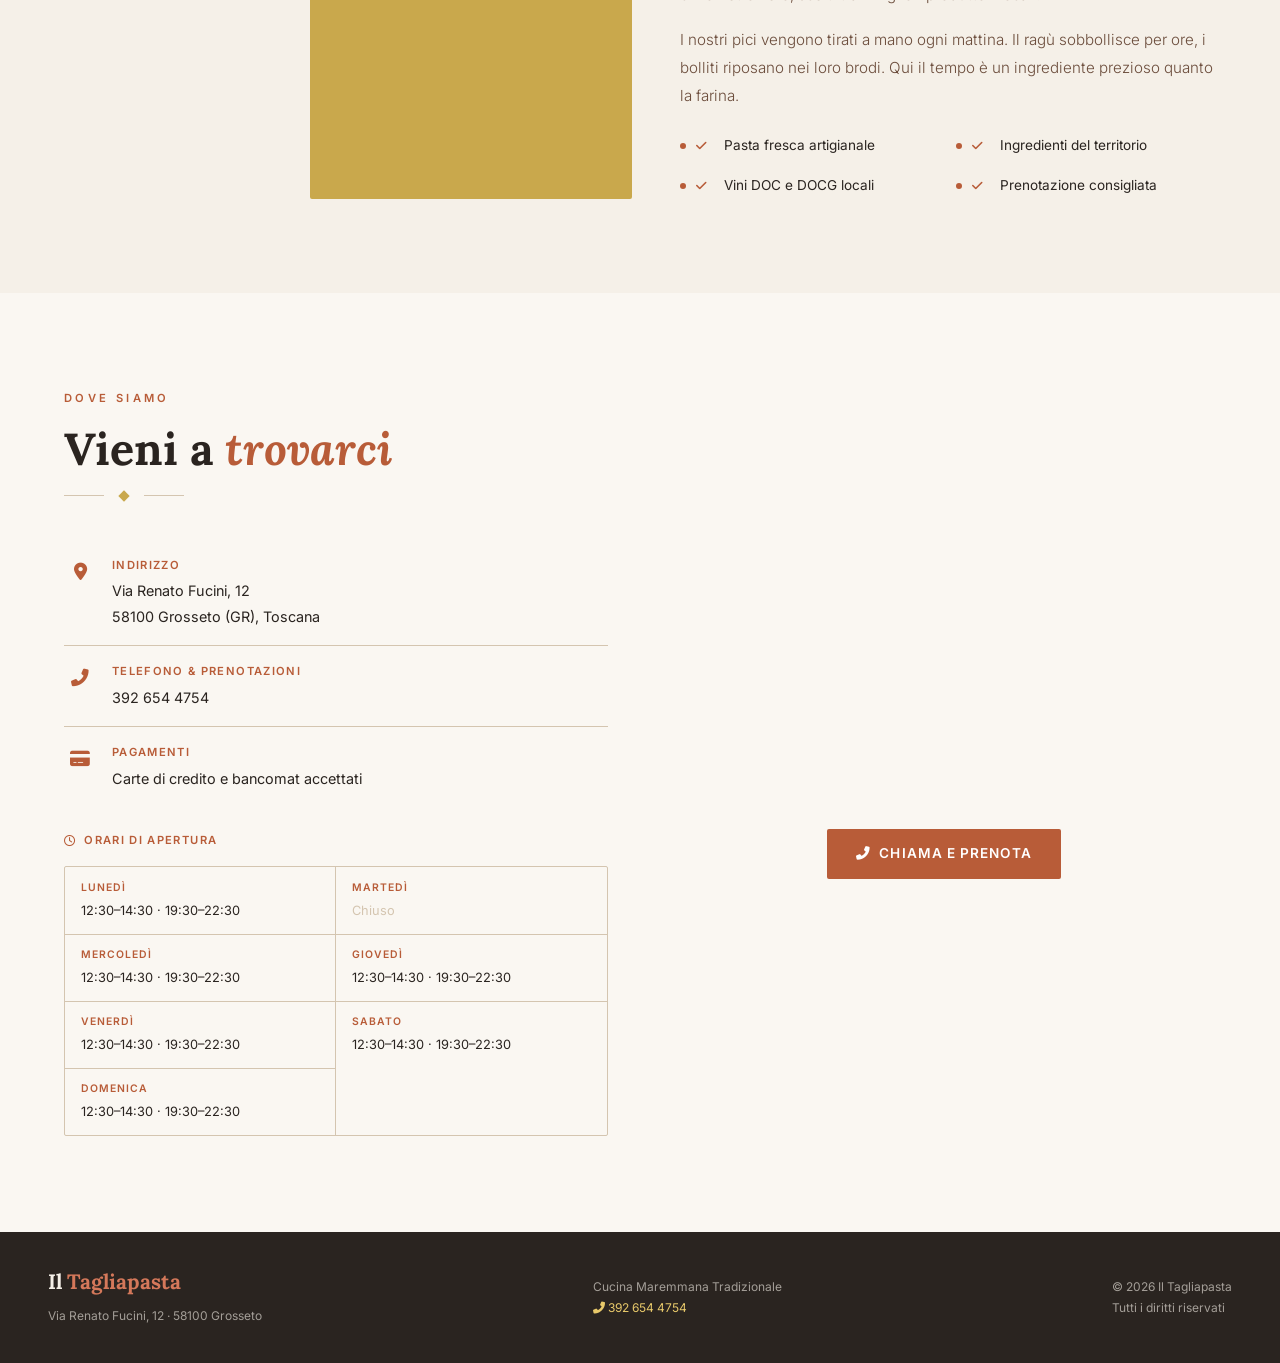
==== commit c541b3b6: "Update print statement from 'Hello' to 'Goodbye'" ====
--- a/index.html
+++ b/index.html
@@ -19,7 +19,7 @@
 <nav id="navbar">
   <a href="index.html" class="nav-logo">
     Il <span>Tagliapasta</span>
-    <i class="fas fa-utensils" style="font-size: 1.2rem; color: var(--terracotta); margin-left: 0.3rem;"></i>
+    <img src="logo.png" alt="Il Tagliapasta logo" class="nav-logo-img" onerror="this.style.display='none'">
   </a>
   <ul class="nav-links">
     <li><a href="menu.html">Menù</a></li>
@@ -242,4 +242,4 @@
 <script src="preview-badge.js"></script>
 <script src="script.js"></script>
 </body>
-</html>+</html>
